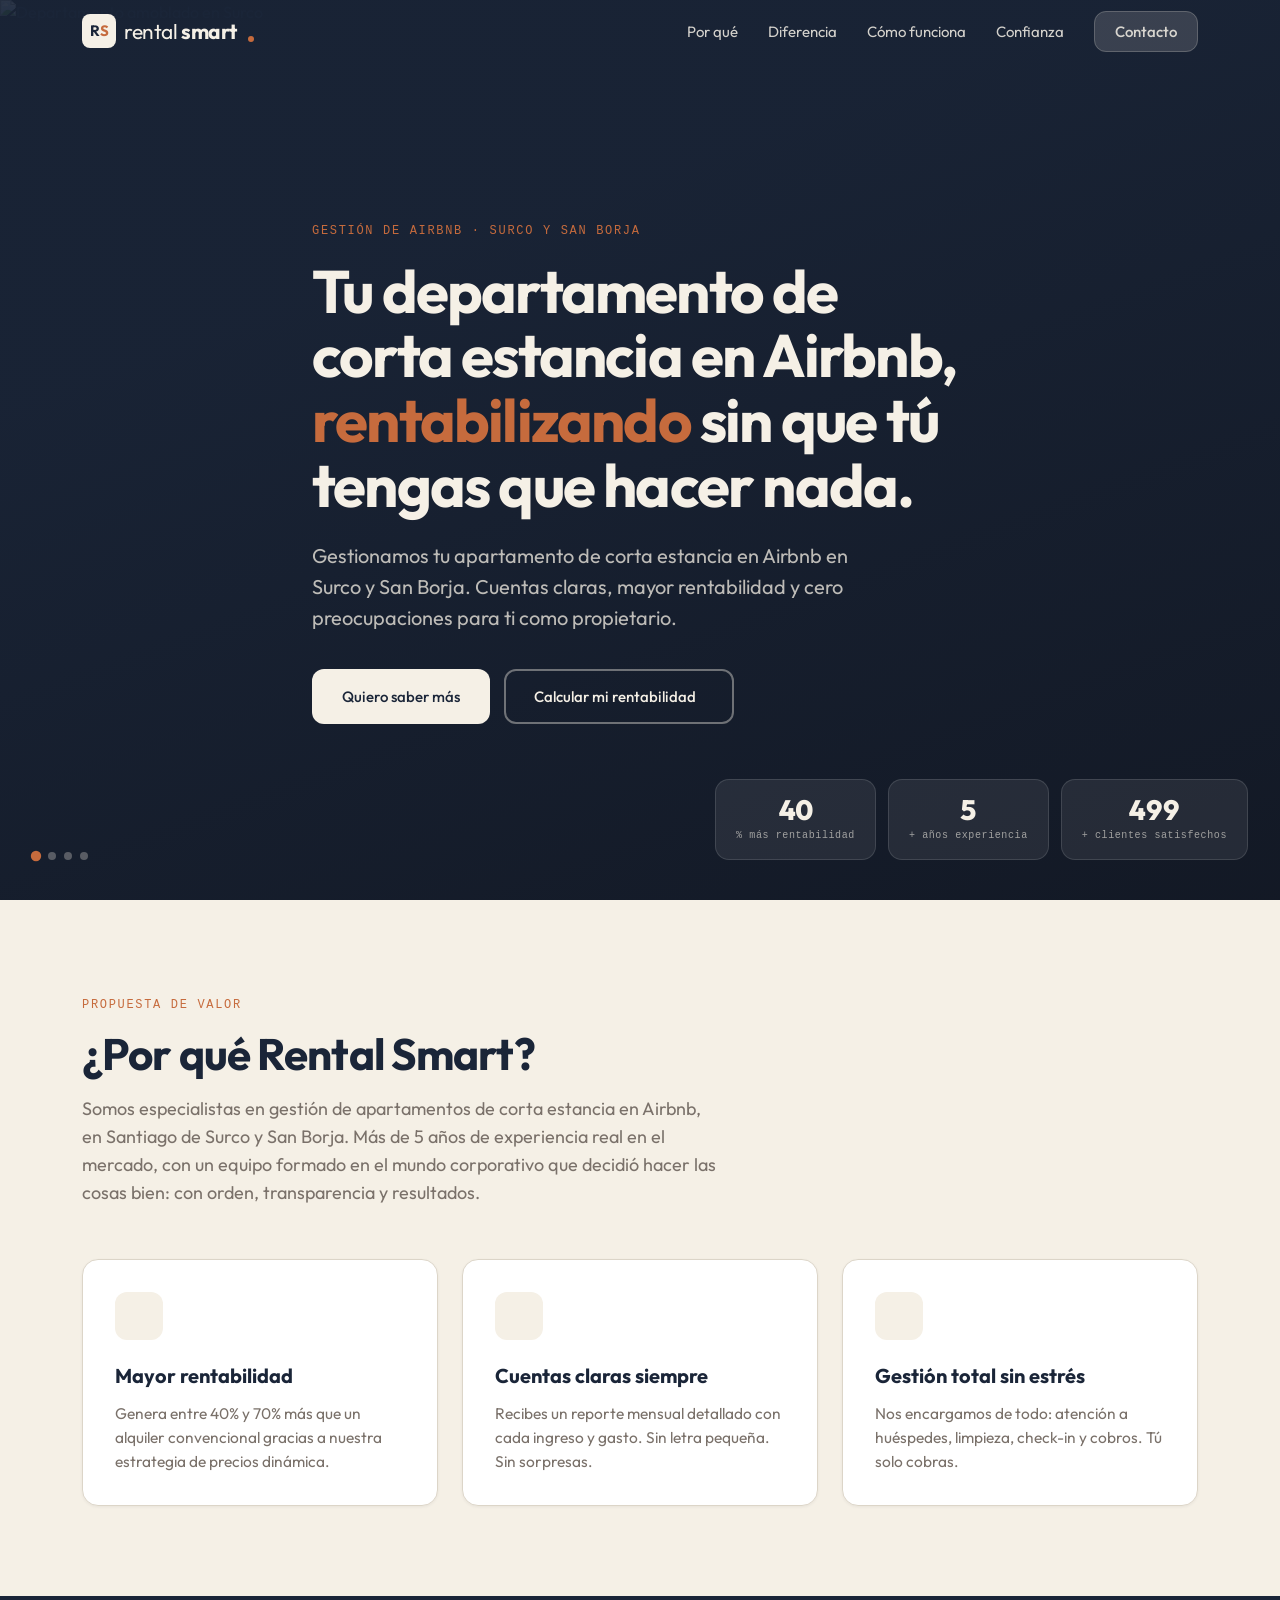
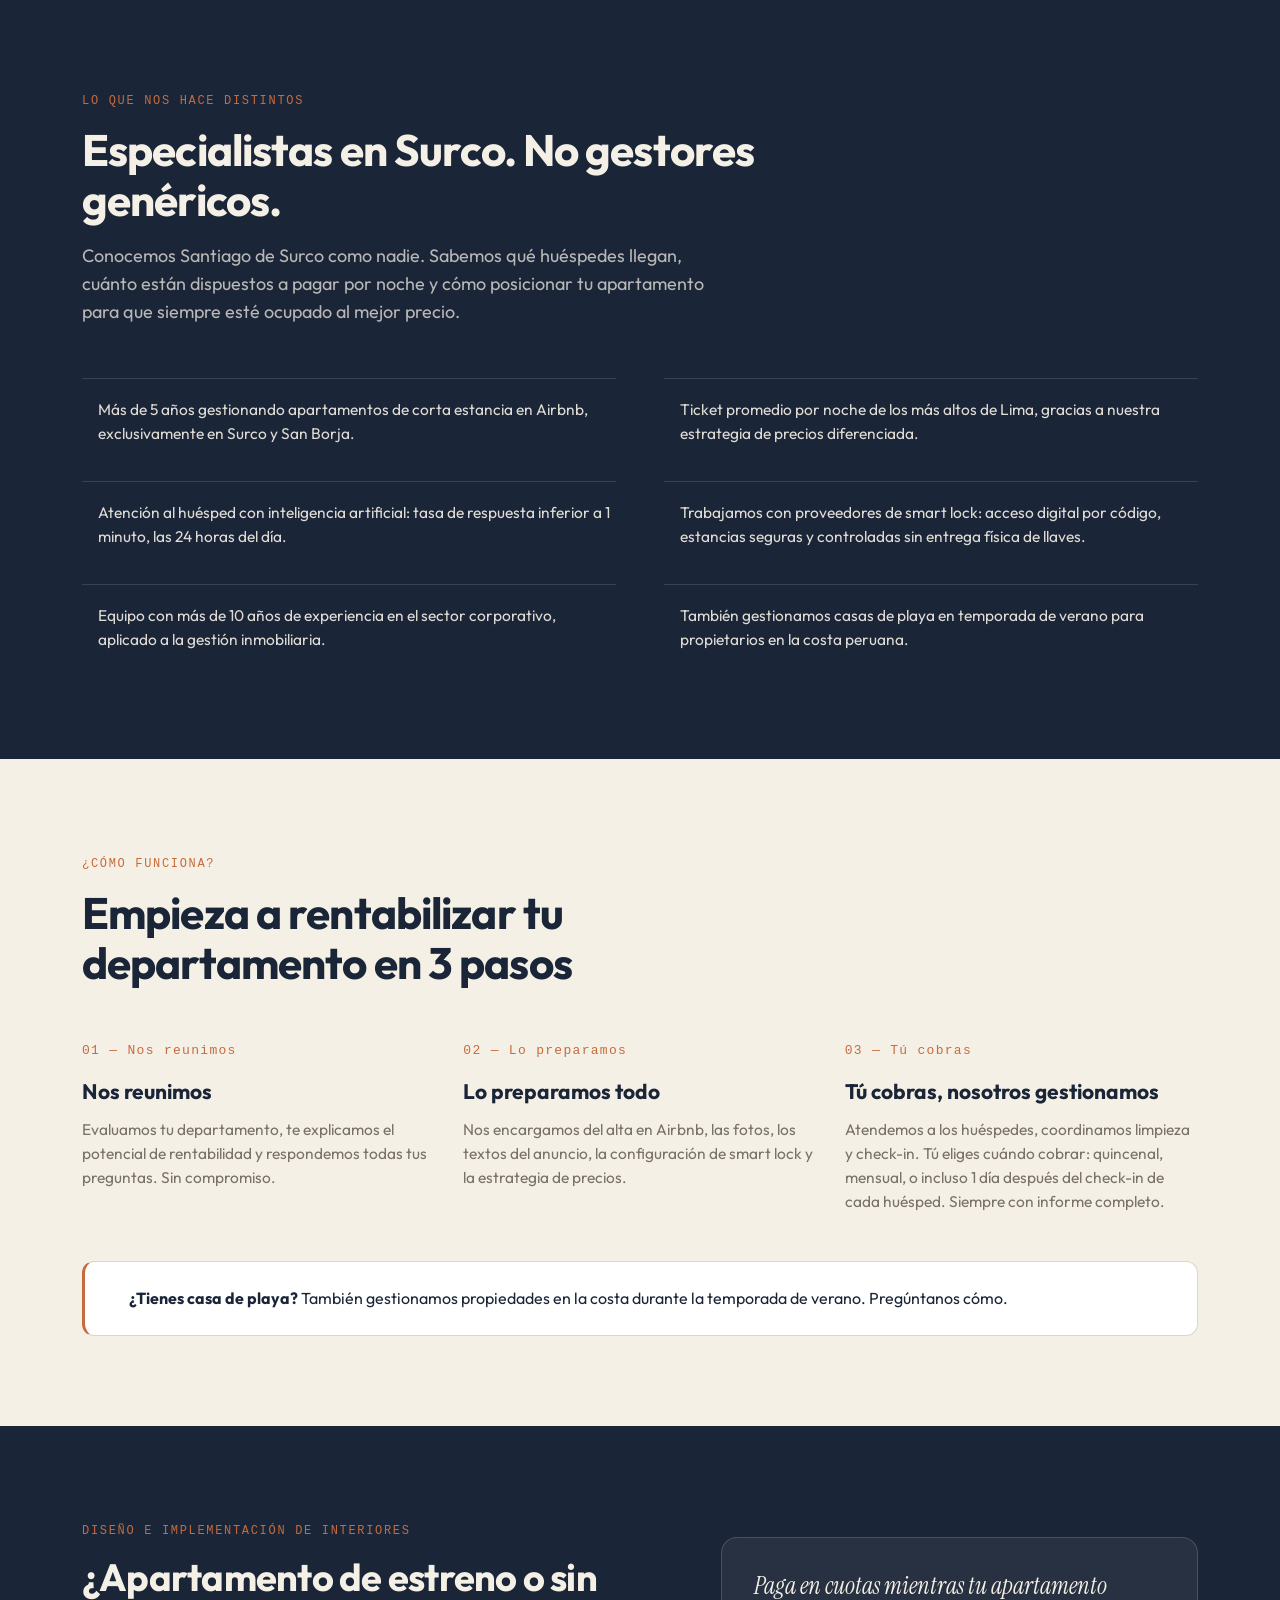
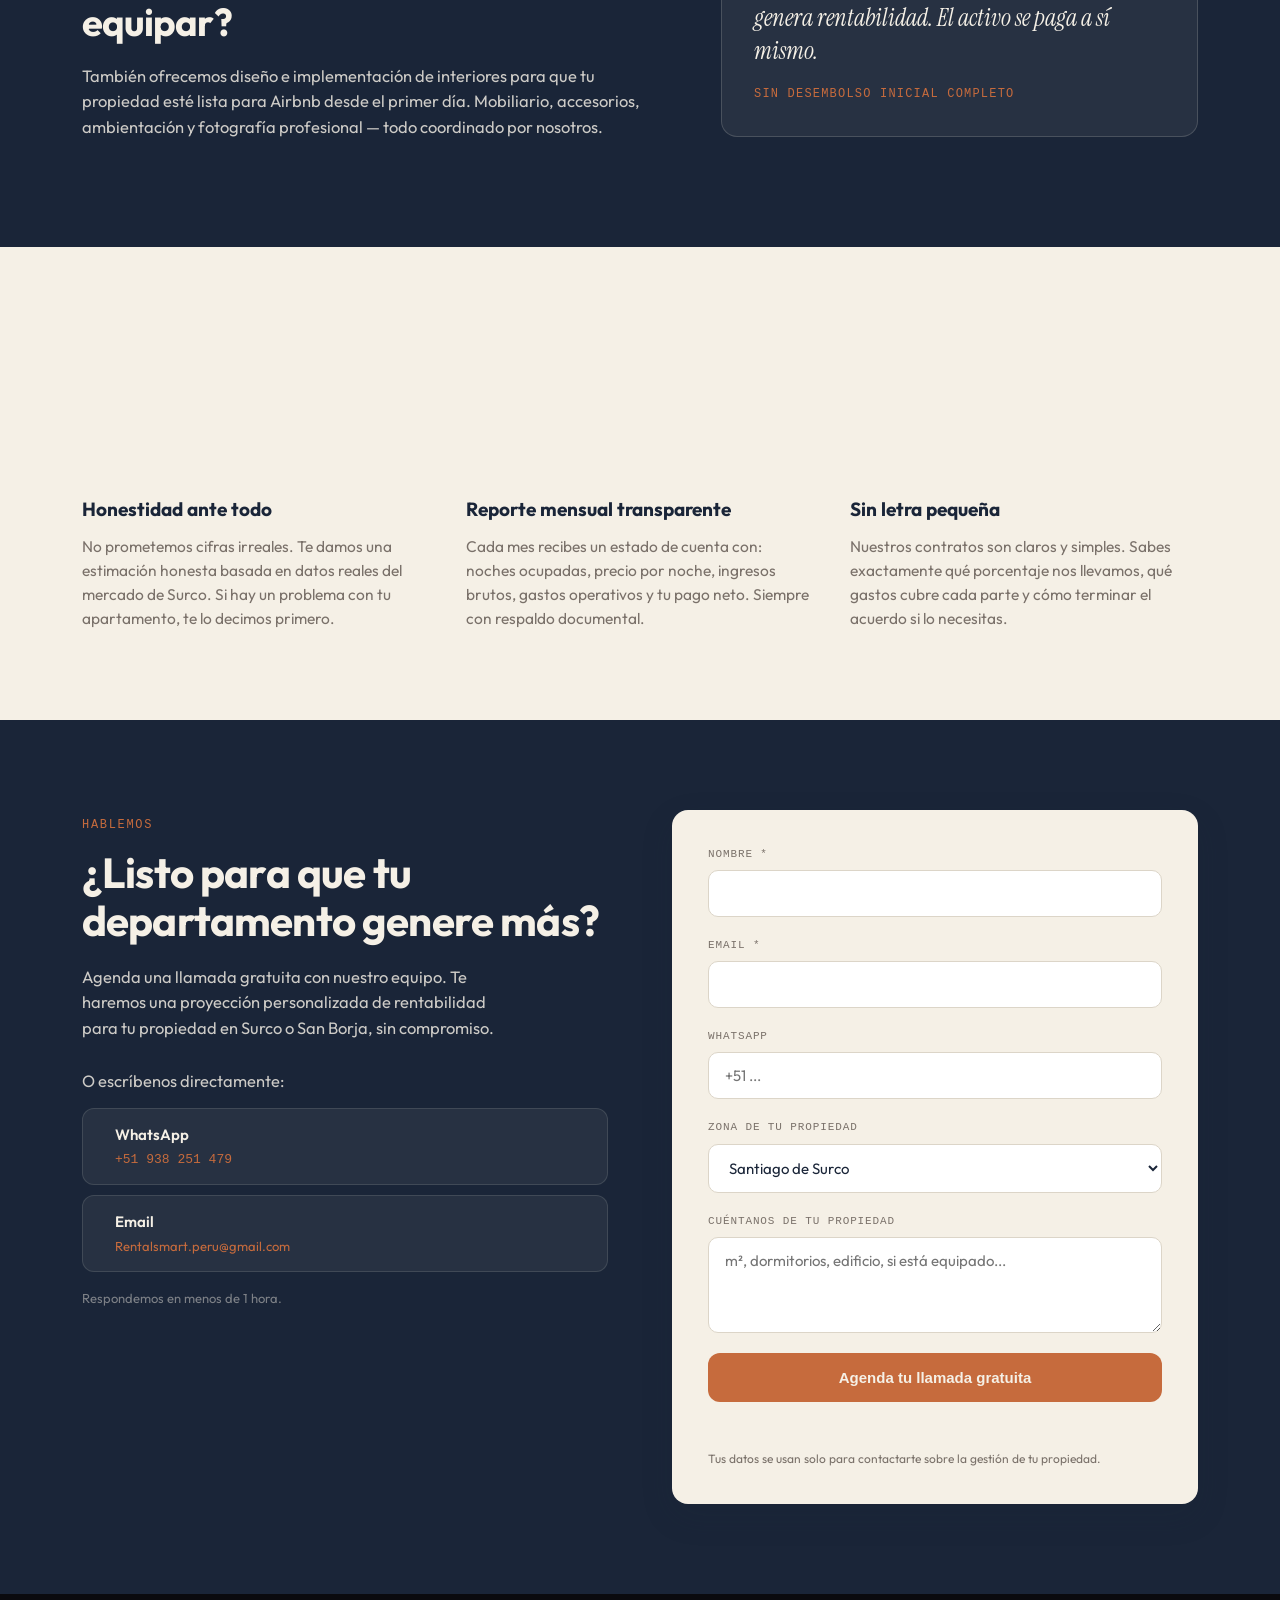
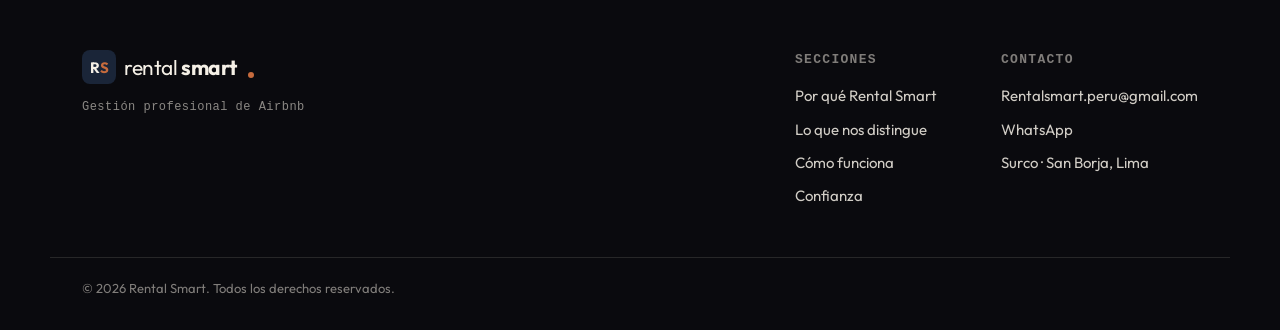
==== index.html @ 7c1d329c "Quitar líneas conectoras entre pasos (.step::after) Co-Authored-By: Claude Opus 4.8 <noreply@anthrop" ====
<!DOCTYPE html>
<html lang="es">
<head>
<meta charset="UTF-8" />
<meta name="viewport" content="width=device-width, initial-scale=1.0" />
<title>Rental Smart — gestión de Airbnb en Surco y San Borja</title>
<meta name="description" content="Gestionamos tu apartamento de corta estancia en Airbnb en Surco y San Borja. Mayor rentabilidad, cuentas claras y cero preocupaciones para el propietario." />

<!-- Open Graph -->
<meta property="og:title" content="Rental Smart — Gestión profesional de Airbnb" />
<meta property="og:description" content="Tu departamento en Airbnb, rentabilizando sin que tengas que hacer nada. Surco y San Borja." />
<meta property="og:type" content="website" />
<meta property="og:image" content="/assets/og-image.png" />
<meta property="og:locale" content="es_PE" />

<!-- Favicons -->
<link rel="icon" type="image/png" sizes="32x32" href="/assets/favicon-32.png" />
<link rel="icon" type="image/png" sizes="64x64" href="/assets/favicon-64.png" />
<link rel="apple-touch-icon" href="/assets/favicon-192.png" />

<!-- Fonts: Outfit + Instrument Serif (Google) · Geist Mono (CDN) -->
<link rel="preconnect" href="https://fonts.googleapis.com" />
<link rel="preconnect" href="https://fonts.gstatic.com" crossorigin />
<link href="https://fonts.googleapis.com/css2?family=Outfit:wght@400;500;600;700&family=Instrument+Serif:ital@0;1&display=swap" rel="stylesheet" />
<link href="https://cdn.jsdelivr.net/npm/geist-font@1.3.1/dist/geist-mono.css" rel="stylesheet" />
<!-- Iconos: Phosphor -->
<script src="https://unpkg.com/@phosphor-icons/web@2.1.1"></script>

<style>
  :root {
    --midnight: #1A2538;
    --terracotta: #C66B3D;
    --cream: #F5F0E6;
    --near-black: #0A0A0E;
    --warm-gray: #7A716A;
    --border: #DCD5C8;
    --shadow-sm: 0 1px 3px rgba(26,37,56,0.06);
    --shadow-md: 0 4px 12px rgba(26,37,56,0.10);
    --shadow-lg: 0 12px 32px rgba(26,37,56,0.15);
    --ease-out: cubic-bezier(0.23, 1, 0.32, 1);
    --ease-in-out: cubic-bezier(0.77, 0, 0.175, 1);
  }

  * { margin: 0; padding: 0; box-sizing: border-box; }
  html { scroll-behavior: smooth; }
  body {
    font-family: 'Outfit', system-ui, -apple-system, sans-serif;
    font-weight: 400;
    background: var(--cream);
    color: var(--midnight);
    line-height: 1.55;
    -webkit-font-smoothing: antialiased;
  }
  .mono { font-family: 'Geist Mono', ui-monospace, monospace; }
  .serif { font-family: 'Instrument Serif', Georgia, serif; font-style: italic; }

  .container { max-width: 1180px; margin: 0 auto; padding: 0 32px; }
  .eyebrow {
    font-family: 'Geist Mono', ui-monospace, monospace;
    font-size: 12px; letter-spacing: 0.14em; text-transform: uppercase;
    color: var(--terracotta);
  }
  .section-title { font-size: clamp(28px, 4vw, 44px); font-weight: 700; line-height: 1.15; letter-spacing: -0.02em; }
  .lead { font-size: 18px; color: var(--warm-gray); max-width: 640px; }

  /* ====== Scroll reveal ====== */
  .reveal {
    opacity: 0;
    transform: translateY(24px);
    transition: opacity 0.6s var(--ease-out), transform 0.6s var(--ease-out);
  }
  .reveal.visible {
    opacity: 1;
    transform: translateY(0);
  }
  .reveal-child {
    opacity: 0;
    transform: translateY(20px);
    transition: opacity 0.5s var(--ease-out), transform 0.5s var(--ease-out);
  }
  .reveal-child.visible {
    opacity: 1;
    transform: translateY(0);
  }

  /* ====== Buttons ====== */
  .btn {
    display: inline-flex; align-items: center; gap: 8px; font-size: 15px; font-weight: 500;
    text-decoration: none; cursor: pointer; border: none;
    transition: transform 160ms var(--ease-out), box-shadow 200ms var(--ease-out), background 200ms var(--ease-out), color 200ms var(--ease-out);
  }
  .btn:active { transform: scale(0.97); }
  .btn-primary { background: var(--cream); color: var(--midnight); padding: 15px 30px; border-radius: 12px; }
  .btn-primary:hover { background: #fff; transform: translateY(-1px); box-shadow: var(--shadow-md); }
  .btn-primary:active { transform: scale(0.97); box-shadow: none; }
  .btn-secondary { background: transparent; color: var(--cream); padding: 14px 28px; border-radius: 12px;
    border: 2px solid rgba(245,240,230,0.4); }
  .btn-secondary:hover { background: rgba(245,240,230,0.12); border-color: rgba(245,240,230,0.7); }
  .btn-secondary:active { transform: scale(0.97); }
  .btn-accent { background: var(--terracotta); color: var(--cream); padding: 16px 34px; border-radius: 12px; font-weight: 600; }
  .btn-accent:hover { filter: brightness(1.08); transform: translateY(-1px); box-shadow: var(--shadow-md); }
  .btn-accent:active { transform: scale(0.97); filter: brightness(0.95); box-shadow: none; }
  .btn-dark { background: var(--midnight); color: var(--cream); padding: 15px 30px; border-radius: 12px; }
  .btn-dark:hover { background: var(--near-black); transform: translateY(-1px); box-shadow: var(--shadow-md); }
  .btn-dark:active { transform: scale(0.97); box-shadow: none; }
  .btn-outline { background: transparent; color: var(--midnight); padding: 14px 28px; border-radius: 12px;
    border: 2px solid var(--midnight); }
  .btn-outline:hover { background: var(--midnight); color: var(--cream); }
  .btn-outline:active { transform: scale(0.97); }

  /* ====== NAV ====== */
  nav {
    position: fixed; top: 0; left: 0; right: 0; z-index: 50;
    background: rgba(245,240,230,0.0);
    backdrop-filter: blur(0px);
    border-bottom: 1px solid transparent;
    transition: background 0.4s var(--ease-out), backdrop-filter 0.4s var(--ease-out), border-color 0.4s var(--ease-out);
  }
  nav.scrolled {
    background: rgba(245,240,230,0.88);
    backdrop-filter: blur(12px);
    border-bottom-color: var(--border);
  }
  .nav-inner { display: flex; align-items: center; justify-content: space-between;
    padding: 14px 32px; max-width: 1180px; margin: 0 auto; }
  .logo { display: inline-flex; align-items: center; gap: 8px; font-size: 21px;
    letter-spacing: -0.02em; text-decoration: none; color: var(--cream); white-space: nowrap;
    transition: color 0.4s var(--ease-out); }
  nav.scrolled .logo { color: var(--midnight); }
  .logo-icon { width: 34px; height: 34px; border-radius: 8px; background: var(--cream);
    color: var(--midnight); display: inline-flex; align-items: center; justify-content: center;
    font-weight: 700; font-size: 15px; flex-shrink: 0;
    transition: background 0.4s var(--ease-out), color 0.4s var(--ease-out); }
  nav.scrolled .logo-icon { background: var(--midnight); color: var(--cream); }
  .logo-icon span { color: var(--terracotta); }
  .logo-text b { font-weight: 700; }
  .logo-dot { width: 6px; height: 6px; border-radius: 50%; background: var(--terracotta);
    margin-left: 3px; align-self: flex-end; margin-bottom: 6px; flex-shrink: 0; }
  .nav-links { display: flex; gap: 30px; align-items: center; list-style: none; }
  .nav-links a { color: rgba(245,240,230,0.85); text-decoration: none; font-size: 15px;
    transition: color 0.3s var(--ease-out); }
  nav.scrolled .nav-links a { color: var(--midnight); }
  .nav-links a:hover { color: var(--terracotta); }
  .nav-cta { background: rgba(245,240,230,0.15); color: var(--cream); padding: 10px 20px;
    border-radius: 12px; font-size: 14px; font-weight: 500; text-decoration: none;
    border: 1px solid rgba(245,240,230,0.2);
    transition: all 0.3s var(--ease-out); }
  nav.scrolled .nav-cta { background: var(--terracotta); color: var(--cream); border-color: var(--terracotta); }
  .nav-cta:hover { background: rgba(245,240,230,0.25); }
  nav.scrolled .nav-cta:hover { background: var(--terracotta); filter: brightness(1.08); }
  .nav-toggle { display: none; background: none; border: none; font-size: 26px; color: var(--cream); cursor: pointer;
    transition: color 0.4s var(--ease-out); }
  nav.scrolled .nav-toggle { color: var(--midnight); }

  /* ====== HERO — Full Bleed ====== */
  .hero {
    position: relative; min-height: 100vh; display: flex; align-items: center;
    overflow: hidden; background: var(--near-black);
  }
  .hero-slides {
    position: absolute; inset: 0; z-index: 0;
  }
  .hero-slide {
    position: absolute; inset: 0;
    opacity: 0;
    transition: opacity 1.2s var(--ease-in-out);
  }
  .hero-slide.active { opacity: 1; }
  .hero-slide img {
    width: 100%; height: 100%; object-fit: cover;
    transform: scale(1.05);
    transition: transform 8s linear;
  }
  .hero-slide.active img { transform: scale(1); }
  .hero-overlay {
    position: absolute; inset: 0; z-index: 1;
    background: linear-gradient(160deg, rgba(26,37,56,0.92) 30%, rgba(26,37,56,0.55) 100%);
  }
  .hero-inner {
    position: relative; z-index: 2; max-width: 720px;
    padding-top: 120px; padding-bottom: 80px;
  }
  .hero .eyebrow {
    opacity: 0; transform: translateY(16px);
    animation: heroReveal 0.7s var(--ease-out) 0.3s forwards;
  }
  .hero h1 {
    font-size: clamp(36px, 6vw, 60px); font-weight: 700; line-height: 1.08;
    letter-spacing: -0.03em; margin: 18px 0 22px; color: var(--cream);
    opacity: 0; transform: translateY(24px);
    animation: heroReveal 0.8s var(--ease-out) 0.5s forwards;
  }
  .hero h1 .accent { color: var(--terracotta); }
  .hero p {
    font-size: clamp(17px, 2.2vw, 20px); color: rgba(245,240,230,0.75); max-width: 560px; margin-bottom: 36px;
    opacity: 0; transform: translateY(20px);
    animation: heroReveal 0.7s var(--ease-out) 0.7s forwards;
  }
  .hero-actions {
    display: flex; gap: 14px; flex-wrap: wrap;
    opacity: 0; transform: translateY(20px);
    animation: heroReveal 0.7s var(--ease-out) 0.9s forwards;
  }
  @keyframes heroReveal {
    to { opacity: 1; transform: translateY(0); }
  }

  /* Hero stats */
  .hero-stats {
    position: absolute; bottom: 40px; right: 32px; z-index: 2;
    display: flex; gap: 12px;
    opacity: 0; transform: translateY(16px);
    animation: heroReveal 0.7s var(--ease-out) 1.2s forwards;
  }
  .hero-stat {
    background: rgba(255,255,255,0.08);
    backdrop-filter: blur(16px);
    border: 1px solid rgba(255,255,255,0.12);
    border-radius: 14px; padding: 16px 20px;
    color: var(--cream); text-align: center;
    transition: transform 250ms var(--ease-out), background 250ms var(--ease-out);
  }
  .hero-stat:hover {
    transform: translateY(-2px);
    background: rgba(255,255,255,0.14);
  }
  .hero-stat .num {
    font-size: 28px; font-weight: 800; line-height: 1;
    font-variant-numeric: tabular-nums;
  }
  .hero-stat .label {
    font-family: 'Geist Mono', monospace; font-size: 10px;
    letter-spacing: 0.06em; color: rgba(245,240,230,0.6); margin-top: 4px;
  }

  /* Hero slide indicators */
  .hero-dots {
    position: absolute; bottom: 40px; left: 32px; z-index: 2;
    display: flex; gap: 8px; align-items: center;
    opacity: 0; animation: heroReveal 0.7s var(--ease-out) 1.4s forwards;
  }
  .hero-dot {
    width: 8px; height: 8px; border-radius: 50%;
    background: rgba(245,240,230,0.3);
    transition: background 0.4s var(--ease-out), transform 0.3s var(--ease-out);
    cursor: pointer;
  }
  .hero-dot.active {
    background: var(--terracotta);
    transform: scale(1.3);
  }
  .hero-coords {
    font-family: 'Geist Mono', monospace;
    font-size: 11px; color: rgba(245,240,230,0.4); letter-spacing: 0.08em;
    margin-left: 16px;
  }

  /* ====== SECTIONS base ====== */
  section { scroll-margin-top: 80px; }
  .pad { padding: 90px 0; }
  .section-head { max-width: 680px; margin-bottom: 52px; }
  .section-head .section-title { margin: 14px 0 16px; }

  /* ====== POR QUÉ (3 cards) ====== */
  .why { background: var(--cream); }
  .cards-3 { display: grid; grid-template-columns: repeat(3, 1fr); gap: 24px; }
  .card {
    background: #fff; border: 1px solid var(--border); border-radius: 16px; padding: 32px;
    box-shadow: var(--shadow-sm);
    transition: transform 350ms var(--ease-out), box-shadow 350ms var(--ease-out);
    transform-style: preserve-3d;
    will-change: transform;
  }
  .card-icon {
    width: 48px; height: 48px; border-radius: 12px; background: var(--cream);
    display: flex; align-items: center; justify-content: center; font-size: 26px; color: var(--midnight);
    margin-bottom: 20px;
    transition: transform 300ms var(--ease-out), background 300ms var(--ease-out);
  }
  .card:hover .card-icon {
    background: var(--midnight);
    color: var(--cream);
    transform: scale(1.08);
  }
  .card h3 { font-size: 20px; font-weight: 700; margin-bottom: 10px; }
  .card p { color: var(--warm-gray); font-size: 15.5px; }

  /* ====== DISTINTOS ====== */
  .distinct { background: var(--midnight); color: var(--cream); }
  .distinct .eyebrow { color: var(--terracotta); }
  .distinct .section-title { color: var(--cream); }
  .distinct .lead { color: rgba(245,240,230,0.72); }
  .distinct-grid { display: grid; grid-template-columns: 1fr 1fr; gap: 18px 48px; margin-top: 8px; }
  .distinct-item {
    display: flex; gap: 16px; padding: 18px 0; border-top: 1px solid rgba(245,240,230,0.14);
    transition: transform 300ms var(--ease-out);
  }
  .distinct-item:hover { transform: translateX(6px); }
  .distinct-item i { color: var(--terracotta); font-size: 22px; flex-shrink: 0; margin-top: 2px; }
  .distinct-item p { font-size: 15.5px; color: rgba(245,240,230,0.9); }

  /* ====== CÓMO FUNCIONA ====== */
  .how { background: var(--cream); }
  .steps { display: grid; grid-template-columns: repeat(3, 1fr); gap: 28px; }
  .step { position: relative; }
  .step-num {
    font-family: 'Geist Mono', monospace; font-size: 13px; letter-spacing: 0.1em;
    color: var(--terracotta); margin-bottom: 14px;
  }
  .step h3 { font-size: 21px; font-weight: 700; margin-bottom: 10px; }
  .step p { color: var(--warm-gray); font-size: 15.5px; }
  .beach-note {
    margin-top: 48px; background: #fff; border: 1px solid var(--border); border-left: 3px solid var(--terracotta);
    border-radius: 12px; padding: 24px 28px; display: flex; align-items: center; gap: 16px;
    transition: transform 300ms var(--ease-out), box-shadow 300ms var(--ease-out);
  }
  .beach-note:hover { transform: translateY(-2px); box-shadow: var(--shadow-md); }
  .beach-note i { font-size: 28px; color: var(--terracotta); }
  .beach-note b { font-weight: 700; }

  /* ====== DISEÑO INTERIORES ====== */
  .interiors { background: var(--midnight); color: var(--cream); }
  .interiors-inner { display: grid; grid-template-columns: 1.1fr 0.9fr; gap: 56px; align-items: center; }
  .interiors .eyebrow { color: var(--terracotta); }
  .interiors h2 { font-size: clamp(26px, 3.5vw, 38px); font-weight: 700; line-height: 1.18; letter-spacing: -0.02em; margin: 14px 0 18px; }
  .interiors p { color: rgba(245,240,230,0.82); font-size: 16.5px; margin-bottom: 18px; }
  .interiors-quote {
    background: rgba(245,240,230,0.06); border: 1px solid rgba(245,240,230,0.16);
    border-radius: 16px; padding: 32px;
    transition: transform 400ms var(--ease-out), border-color 400ms var(--ease-out);
  }
  .interiors-quote:hover {
    transform: translateY(-3px);
    border-color: rgba(198,107,61,0.4);
  }
  .interiors-quote .serif { font-size: 24px; line-height: 1.35; color: var(--cream); }
  .interiors-quote .qlabel { font-family: 'Geist Mono', monospace; font-size: 12px; letter-spacing: 0.1em;
    color: var(--terracotta); margin-top: 18px; display: block; }

  /* ====== CONFIANZA ====== */
  .trust { background: var(--cream); }
  .trust-grid { display: grid; grid-template-columns: repeat(3, 1fr); gap: 36px; }
  .trust-item { transition: transform 300ms var(--ease-out); }
  .trust-item:hover { transform: translateY(-3px); }
  .trust-item i { font-size: 30px; color: var(--midnight); margin-bottom: 16px; display: block;
    transition: color 300ms var(--ease-out); }
  .trust-item:hover i { color: var(--terracotta); }
  .trust-item h3 { font-size: 19px; font-weight: 700; margin-bottom: 10px; }
  .trust-item p { color: var(--warm-gray); font-size: 15.5px; }

  /* ====== CONTACTO ====== */
  .contact { background: var(--midnight); color: var(--cream); }
  .contact-inner { display: grid; grid-template-columns: 1fr 1fr; gap: 64px; align-items: start; }
  .contact .eyebrow { color: var(--terracotta); }
  .contact h2 { font-size: clamp(28px, 4vw, 42px); font-weight: 700; line-height: 1.15; letter-spacing: -0.02em; margin: 14px 0 18px; color: var(--cream); }
  .contact-copy p { color: rgba(245,240,230,0.82); font-size: 16.5px; margin-bottom: 28px; max-width: 440px; }
  .contact-alt { font-size: 15px; color: rgba(245,240,230,0.7); }
  .contact-alt a { color: var(--terracotta); text-decoration: none;
    transition: color 200ms var(--ease-out); }
  .contact-alt a:hover { text-decoration: underline; }
  .contact-channels { display: flex; flex-direction: column; gap: 10px; margin-top: 4px; }
  .contact-channel {
    display: flex; align-items: center; gap: 14px;
    background: rgba(245,240,230,0.06); border: 1px solid rgba(245,240,230,0.12);
    border-radius: 12px; padding: 14px 18px;
    color: rgba(245,240,230,0.9); text-decoration: none;
    transition: background 250ms var(--ease-out), border-color 250ms var(--ease-out), transform 250ms var(--ease-out);
  }
  .contact-channel:hover {
    background: rgba(245,240,230,0.1); border-color: rgba(198,107,61,0.4);
    text-decoration: none; transform: translateX(4px);
  }
  .contact-channel i { font-size: 24px; color: var(--terracotta); flex-shrink: 0; }
  .contact-channel strong { color: var(--cream); font-weight: 600; }

  .contact-form {
    background: var(--cream); border-radius: 16px; padding: 36px; box-shadow: var(--shadow-lg);
    transform: translateY(0);
    transition: transform 400ms var(--ease-out), box-shadow 400ms var(--ease-out);
  }
  .contact-form:hover {
    transform: translateY(-3px);
    box-shadow: 0 16px 40px rgba(26,37,56,0.2);
  }
  .form-field { position: relative; display: flex; flex-direction: column; gap: 7px; margin-bottom: 20px; }
  .form-field label {
    font-family: 'Geist Mono', monospace; font-size: 11px; letter-spacing: 0.08em;
    text-transform: uppercase; color: var(--warm-gray);
    transition: color 250ms var(--ease-out);
  }
  .form-field:focus-within label { color: var(--terracotta); }
  .form-field input, .form-field select, .form-field textarea {
    font-family: 'Outfit', sans-serif; font-size: 15px; color: var(--midnight); background: #fff;
    border: 1.5px solid var(--border); border-radius: 10px; padding: 13px 16px; width: 100%;
    transition: border-color 250ms var(--ease-out), box-shadow 250ms var(--ease-out), transform 200ms var(--ease-out);
  }
  .form-field input:focus, .form-field select:focus, .form-field textarea:focus {
    outline: none; border-color: var(--terracotta);
    box-shadow: 0 0 0 3px rgba(198,107,61,0.12);
    transform: translateY(-1px);
  }
  .form-field textarea { min-height: 96px; resize: vertical; }
  .hp { position: absolute; left: -9999px; opacity: 0; height: 0; width: 0; }
  .form-msg { font-size: 14px; margin-top: 14px; min-height: 20px; }
  .form-msg.ok { color: #2e7d32; }
  .form-msg.err { color: #c0392b; }
  .form-note { font-size: 12px; color: var(--warm-gray); margin-top: 14px; }

  /* ====== FOOTER ====== */
  footer { background: var(--near-black); color: var(--cream); padding: 56px 0 32px; }
  .footer-inner { display: flex; justify-content: space-between; gap: 40px; flex-wrap: wrap; }
  .footer-brand { max-width: 280px; }
  .footer-brand .logo { color: var(--cream); }
  .footer-brand .logo-icon { background: var(--midnight); color: var(--cream); }
  .footer-brand .logo-text { color: var(--cream); }
  .footer-tag { font-family: 'Geist Mono', monospace; font-size: 12px; color: rgba(245,240,230,0.55);
    margin-top: 14px; letter-spacing: 0.04em; }
  .footer-cols { display: flex; gap: 64px; flex-wrap: wrap; }
  .footer-col h4 { font-size: 13px; font-family: 'Geist Mono', monospace; letter-spacing: 0.1em;
    text-transform: uppercase; color: rgba(245,240,230,0.5); margin-bottom: 14px; }
  .footer-col a, .footer-col span { display: block; color: rgba(245,240,230,0.85); text-decoration: none;
    font-size: 15px; margin-bottom: 10px; transition: color 200ms var(--ease-out); }
  .footer-col a:hover { color: var(--terracotta); }
  .footer-bottom { border-top: 1px solid rgba(245,240,230,0.12); margin-top: 40px; padding-top: 20px;
    display: flex; justify-content: space-between; flex-wrap: wrap; gap: 10px;
    font-size: 13px; color: rgba(245,240,230,0.5); }

  /* ====== RESPONSIVE ====== */
  @media (max-width: 900px) {
    .cards-3, .steps, .trust-grid, .distinct-grid { grid-template-columns: 1fr; }
    .interiors-inner, .contact-inner { grid-template-columns: 1fr; gap: 36px; }
    .nav-links { display: none; }
    .nav-toggle { display: block; }
    .nav-links.open {
      display: flex; position: absolute; top: 62px; right: 16px; left: 16px;
      flex-direction: column; gap: 18px; background: var(--cream); border: 1px solid var(--border);
      border-radius: 12px; padding: 22px; box-shadow: var(--shadow-md);
    }
    .nav-links.open a { color: var(--midnight) !important; }
    .pad { padding: 64px 0; }
    .hero { min-height: 100svh; }
    .hero-inner { padding-top: 100px; padding-bottom: 60px; }
    .hero-stats { position: relative; bottom: auto; right: auto; margin-top: 36px;
      animation-delay: 1.1s; }
    .hero-dots { display: none; }
    .hero-coords { display: none; }
  }

  /* ====== REDUCED MOTION ====== */
  @media (prefers-reduced-motion: reduce) {
    *, *::before, *::after {
      animation-duration: 0.01ms !important;
      animation-iteration-count: 1 !important;
      transition-duration: 0.15s !important;
    }
    .reveal { opacity: 1; transform: none; }
    .reveal-child { opacity: 1; transform: none; }
    .hero .eyebrow, .hero h1, .hero p, .hero-actions, .hero-stats, .hero-dots {
      opacity: 1; transform: none;
    }
    .hero-slide img { transform: none; }
  }

  /* ====== HOVER GATE ====== */
  @media (hover: hover) and (pointer: fine) {
    .card:hover {
      box-shadow: var(--shadow-lg);
    }
    .distinct-item:hover { transform: translateX(6px); }
    .trust-item:hover { transform: translateY(-3px); }
    .trust-item:hover i { color: var(--terracotta); }
    .beach-note:hover { transform: translateY(-2px); box-shadow: var(--shadow-md); }
    .interiors-quote:hover { transform: translateY(-3px); border-color: rgba(198,107,61,0.4); }
    .hero-stat:hover { transform: translateY(-2px); background: rgba(255,255,255,0.14); }
    .contact-form:hover { transform: translateY(-3px); box-shadow: 0 16px 40px rgba(26,37,56,0.2); }
  }
  /* Reset hover transforms for non-hover devices */
  @media not all and (hover: hover) {
    .card:hover, .distinct-item:hover, .trust-item:hover, .beach-note:hover,
    .interiors-quote:hover, .hero-stat:hover, .contact-form:hover {
      transform: none;
    }
  }
</style>
</head>
<body>

<!-- ====== NAV ====== -->
<nav id="mainNav">
  <div class="nav-inner">
    <a href="#top" class="logo" aria-label="Rental Smart inicio">
      <span class="logo-icon">R<span>S</span></span>
      <span class="logo-text">rental <b>smart</b></span>
      <span class="logo-dot"></span>
    </a>
    <ul class="nav-links" id="navLinks">
      <li><a href="#por-que">Por qué</a></li>
      <li><a href="#distintos">Diferencia</a></li>
      <li><a href="#como">Cómo funciona</a></li>
      <li><a href="#confianza">Confianza</a></li>
      <li><a href="#contacto" class="nav-cta">Contacto</a></li>
    </ul>
    <button class="nav-toggle" id="navToggle" aria-label="Menú"><i class="ph ph-list"></i></button>
  </div>
</nav>

<!-- ====== HERO — Full Bleed ====== -->
<header class="hero" id="top">
  <div class="hero-slides" id="heroSlides">
    <div class="hero-slide active">
      <img src="https://images.unsplash.com/photo-1502672260266-1c1ef2d93688?w=1600&h=900&fit=crop&q=80" alt="Departamento amoblado en Surco" loading="eager" />
    </div>
    <div class="hero-slide">
      <img src="https://images.unsplash.com/photo-1560448204-e02f11c3d0e2?w=1600&h=900&fit=crop&q=80" alt="Living de departamento Airbnb" loading="lazy" />
    </div>
    <div class="hero-slide">
      <img src="https://images.unsplash.com/photo-1600596542815-ffad4c1539a9?w=1600&h=900&fit=crop&q=80" alt="Interior moderno de alquiler" loading="lazy" />
    </div>
    <div class="hero-slide">
      <img src="https://images.unsplash.com/photo-1600585154340-be6161a56a0c?w=1600&h=900&fit=crop&q=80" alt="Departamento de corta estancia" loading="lazy" />
    </div>
  </div>
  <div class="hero-overlay"></div>

  <div class="container hero-inner">
    <span class="eyebrow">Gestión de Airbnb · Surco y San Borja</span>
    <h1>Tu departamento de corta estancia en Airbnb, <span class="accent">rentabilizando</span> sin que tú tengas que hacer nada.</h1>
    <p>Gestionamos tu apartamento de corta estancia en Airbnb en Surco y San Borja. Cuentas claras, mayor rentabilidad y cero preocupaciones para ti como propietario.</p>
    <div class="hero-actions">
      <a href="#contacto" class="btn btn-primary">Quiero saber más</a>
      <a href="#contacto" class="btn btn-secondary">Calcular mi rentabilidad <i class="ph ph-arrow-right"></i></a>
    </div>
  </div>

  <div class="hero-stats">
    <div class="hero-stat">
      <div class="num" data-count="40">0</div>
      <div class="label">% más rentabilidad</div>
    </div>
    <div class="hero-stat">
      <div class="num" data-count="5">0</div>
      <div class="label">+ años experiencia</div>
    </div>
    <div class="hero-stat">
      <div class="num" data-count="500">0</div>
      <div class="label">+ clientes satisfechos</div>
    </div>
  </div>

  <div class="hero-dots">
    <span class="hero-dot active" data-slide="0"></span>
    <span class="hero-dot" data-slide="1"></span>
    <span class="hero-dot" data-slide="2"></span>
    <span class="hero-dot" data-slide="3"></span>
  </div>
</header>

<!-- ====== POR QUÉ ====== -->
<section class="why pad" id="por-que">
  <div class="container">
    <div class="section-head reveal">
      <span class="eyebrow">Propuesta de valor</span>
      <h2 class="section-title">¿Por qué Rental Smart?</h2>
      <p class="lead">Somos especialistas en gestión de apartamentos de corta estancia en Airbnb, en Santiago de Surco y San Borja. Más de 5 años de experiencia real en el mercado, con un equipo formado en el mundo corporativo que decidió hacer las cosas bien: con orden, transparencia y resultados.</p>
    </div>
    <div class="cards-3">
      <div class="card reveal-child">
        <div class="card-icon"><i class="ph ph-trend-up"></i></div>
        <h3>Mayor rentabilidad</h3>
        <p>Genera entre 40% y 70% más que un alquiler convencional gracias a nuestra estrategia de precios dinámica.</p>
      </div>
      <div class="card reveal-child">
        <div class="card-icon"><i class="ph ph-receipt"></i></div>
        <h3>Cuentas claras siempre</h3>
        <p>Recibes un reporte mensual detallado con cada ingreso y gasto. Sin letra pequeña. Sin sorpresas.</p>
      </div>
      <div class="card reveal-child">
        <div class="card-icon"><i class="ph ph-shield-check"></i></div>
        <h3>Gestión total sin estrés</h3>
        <p>Nos encargamos de todo: atención a huéspedes, limpieza, check-in y cobros. Tú solo cobras.</p>
      </div>
    </div>
  </div>
</section>

<!-- ====== DISTINTOS ====== -->
<section class="distinct pad" id="distintos">
  <div class="container">
    <div class="section-head reveal">
      <span class="eyebrow">Lo que nos hace distintos</span>
      <h2 class="section-title">Especialistas en Surco. No gestores genéricos.</h2>
      <p class="lead">Conocemos Santiago de Surco como nadie. Sabemos qué huéspedes llegan, cuánto están dispuestos a pagar por noche y cómo posicionar tu apartamento para que siempre esté ocupado al mejor precio.</p>
    </div>
    <div class="distinct-grid">
      <div class="distinct-item reveal-child"><i class="ph ph-map-pin"></i><p>Más de 5 años gestionando apartamentos de corta estancia en Airbnb, exclusivamente en Surco y San Borja.</p></div>
      <div class="distinct-item reveal-child"><i class="ph ph-currency-circle-dollar"></i><p>Ticket promedio por noche de los más altos de Lima, gracias a nuestra estrategia de precios diferenciada.</p></div>
      <div class="distinct-item reveal-child"><i class="ph ph-chat-circle-dots"></i><p>Atención al huésped con inteligencia artificial: tasa de respuesta inferior a 1 minuto, las 24 horas del día.</p></div>
      <div class="distinct-item reveal-child"><i class="ph ph-lock-key"></i><p>Trabajamos con proveedores de smart lock: acceso digital por código, estancias seguras y controladas sin entrega física de llaves.</p></div>
      <div class="distinct-item reveal-child"><i class="ph ph-briefcase"></i><p>Equipo con más de 10 años de experiencia en el sector corporativo, aplicado a la gestión inmobiliaria.</p></div>
      <div class="distinct-item reveal-child"><i class="ph ph-umbrella"></i><p>También gestionamos casas de playa en temporada de verano para propietarios en la costa peruana.</p></div>
    </div>
  </div>
</section>

<!-- ====== CÓMO FUNCIONA ====== -->
<section class="how pad" id="como">
  <div class="container">
    <div class="section-head reveal">
      <span class="eyebrow">¿Cómo funciona?</span>
      <h2 class="section-title">Empieza a rentabilizar tu departamento en 3 pasos</h2>
    </div>
    <div class="steps">
      <div class="step reveal-child">
        <div class="step-num">01 — Nos reunimos</div>
        <h3>Nos reunimos</h3>
        <p>Evaluamos tu departamento, te explicamos el potencial de rentabilidad y respondemos todas tus preguntas. Sin compromiso.</p>
      </div>
      <div class="step reveal-child">
        <div class="step-num">02 — Lo preparamos</div>
        <h3>Lo preparamos todo</h3>
        <p>Nos encargamos del alta en Airbnb, las fotos, los textos del anuncio, la configuración de smart lock y la estrategia de precios.</p>
      </div>
      <div class="step reveal-child">
        <div class="step-num">03 — Tú cobras</div>
        <h3>Tú cobras, nosotros gestionamos</h3>
        <p>Atendemos a los huéspedes, coordinamos limpieza y check-in. Tú eliges cuándo cobrar: quincenal, mensual, o incluso 1 día después del check-in de cada huésped. Siempre con informe completo.</p>
      </div>
    </div>
    <div class="beach-note reveal">
      <i class="ph ph-umbrella"></i>
      <div><b>¿Tienes casa de playa?</b> También gestionamos propiedades en la costa durante la temporada de verano. Pregúntanos cómo.</div>
    </div>
  </div>
</section>

<!-- ====== DISEÑO INTERIORES ====== -->
<section class="interiors pad" id="interiores">
  <div class="container">
    <div class="interiors-inner">
      <div class="reveal">
        <span class="eyebrow">Diseño e implementación de interiores</span>
        <h2>¿Apartamento de estreno o sin equipar?</h2>
        <p>También ofrecemos diseño e implementación de interiores para que tu propiedad esté lista para Airbnb desde el primer día. Mobiliario, accesorios, ambientación y fotografía profesional — todo coordinado por nosotros.</p>
      </div>
      <div class="interiors-quote reveal">
        <span class="serif">Paga en cuotas mientras tu apartamento genera rentabilidad. El activo se paga a sí mismo.</span>
        <span class="qlabel">SIN DESEMBOLSO INICIAL COMPLETO</span>
      </div>
    </div>
  </div>
</section>

<!-- ====== CONFIANZA ====== -->
<section class="trust pad" id="confianza">
  <div class="container">
    <div class="section-head reveal">
      <span class="eyebrow">Confianza y transparencia</span>
      <h2 class="section-title">Nuestro compromiso contigo</h2>
    </div>
    <div class="trust-grid">
      <div class="trust-item reveal-child">
        <i class="ph ph-handshake"></i>
        <h3>Honestidad ante todo</h3>
        <p>No prometemos cifras irreales. Te damos una estimación honesta basada en datos reales del mercado de Surco. Si hay un problema con tu apartamento, te lo decimos primero.</p>
      </div>
      <div class="trust-item reveal-child">
        <i class="ph ph-file-text"></i>
        <h3>Reporte mensual transparente</h3>
        <p>Cada mes recibes un estado de cuenta con: noches ocupadas, precio por noche, ingresos brutos, gastos operativos y tu pago neto. Siempre con respaldo documental.</p>
      </div>
      <div class="trust-item reveal-child">
        <i class="ph ph-seal-check"></i>
        <h3>Sin letra pequeña</h3>
        <p>Nuestros contratos son claros y simples. Sabes exactamente qué porcentaje nos llevamos, qué gastos cubre cada parte y cómo terminar el acuerdo si lo necesitas.</p>
      </div>
    </div>
  </div>
</section>

<!-- ====== CONTACTO ====== -->
<section class="contact pad" id="contacto">
  <div class="container">
    <div class="contact-inner">
      <div class="contact-copy reveal">
        <span class="eyebrow">Hablemos</span>
        <h2>¿Listo para que tu departamento genere más?</h2>
        <p>Agenda una llamada gratuita con nuestro equipo. Te haremos una proyección personalizada de rentabilidad para tu propiedad en Surco o San Borja, sin compromiso.</p>
        <div class="contact-alt">
          <p style="margin-bottom:14px;">O escríbenos directamente:</p>
          <div class="contact-channels">
            <a href="https://wa.me/51938251479?text=Hola%20Rental%20Smart%2C%20quiero%20info" id="waLink" class="contact-channel">
              <i class="ph ph-whatsapp-logo"></i>
              <span><strong>WhatsApp</strong><br/><span class="mono" style="font-size:13px;">+51 938 251 479</span></span>
            </a>
            <a href="mailto:Rentalsmart.peru@gmail.com" class="contact-channel">
              <i class="ph ph-envelope-simple"></i>
              <span><strong>Email</strong><br/><span style="font-size:13px;">Rentalsmart.peru@gmail.com</span></span>
            </a>
          </div>
          <p style="opacity:.55; font-size:13px; margin-top:16px;"><i class="ph ph-clock"></i> Respondemos en menos de 1 hora.</p>
        </div>
      </div>

      <form class="contact-form reveal" id="leadForm" novalidate>
        <div class="form-field">
          <label for="nombre">Nombre *</label>
          <input type="text" id="nombre" name="nombre" required autocomplete="name" />
        </div>
        <div class="form-field">
          <label for="email">Email *</label>
          <input type="email" id="email" name="email" required autocomplete="email" />
        </div>
        <div class="form-field">
          <label for="whatsapp">WhatsApp</label>
          <input type="tel" id="whatsapp" name="whatsapp" placeholder="+51 ..." autocomplete="tel" />
        </div>
        <div class="form-field">
          <label for="zona">Zona de tu propiedad</label>
          <select id="zona" name="zona">
            <option value="Surco">Santiago de Surco</option>
            <option value="San Borja">San Borja</option>
            <option value="Casa de playa">Casa de playa</option>
            <option value="Otra">Otra</option>
          </select>
        </div>
        <div class="form-field">
          <label for="mensaje">Cuéntanos de tu propiedad</label>
          <textarea id="mensaje" name="mensaje" placeholder="m², dormitorios, edificio, si está equipado..."></textarea>
        </div>
        <!-- honeypot anti-bot -->
        <input type="text" name="company" class="hp" tabindex="-1" autocomplete="off" aria-hidden="true" />
        <button type="submit" class="btn btn-accent" id="submitBtn" style="width:100%; justify-content:center;">Agenda tu llamada gratuita</button>
        <div class="form-msg" id="formMsg" role="status" aria-live="polite"></div>
        <p class="form-note">Tus datos se usan solo para contactarte sobre la gestión de tu propiedad.</p>
      </form>
    </div>
  </div>
</section>

<!-- ====== FOOTER ====== -->
<footer>
  <div class="container footer-inner">
    <div class="footer-brand">
      <a href="#top" class="logo">
        <span class="logo-icon">R<span>S</span></span>
        <span class="logo-text">rental <b>smart</b></span>
        <span class="logo-dot"></span>
      </a>
      <p class="footer-tag">Gestión profesional de Airbnb</p>
    </div>
    <div class="footer-cols">
      <div class="footer-col">
        <h4>Secciones</h4>
        <a href="#por-que">Por qué Rental Smart</a>
        <a href="#distintos">Lo que nos distingue</a>
        <a href="#como">Cómo funciona</a>
        <a href="#confianza">Confianza</a>
      </div>
      <div class="footer-col">
        <h4>Contacto</h4>
        <a href="mailto:Rentalsmart.peru@gmail.com">Rentalsmart.peru@gmail.com</a>
        <a href="https://wa.me/51938251479" id="waFooter">WhatsApp</a>
        <span>Surco · San Borja, Lima</span>
      </div>
    </div>
  </div>
  <div class="container footer-bottom">
    <span>&copy; <span id="year"></span> Rental Smart. Todos los derechos reservados.</span>

  </div>
</footer>

<script>
  // ====== Year ======
  document.getElementById('year').textContent = new Date().getFullYear();

  // ====== Mobile menu ======
  document.getElementById('navToggle').addEventListener('click', function () {
    document.getElementById('navLinks').classList.toggle('open');
  });
  document.querySelectorAll('#navLinks a').forEach(function (a) {
    a.addEventListener('click', function () { document.getElementById('navLinks').classList.remove('open'); });
  });

  // ====== Nav scroll state ======
  var nav = document.getElementById('mainNav');
  function checkNav() {
    if (window.scrollY > 60) {
      nav.classList.add('scrolled');
    } else {
      nav.classList.remove('scrolled');
    }
  }
  window.addEventListener('scroll', checkNav, { passive: true });
  checkNav();

  // ====== Hero slideshow ======
  var slides = document.querySelectorAll('.hero-slide');
  var dots = document.querySelectorAll('.hero-dot');
  var currentSlide = 0;
  var slideInterval;

  function goToSlide(n) {
    slides[currentSlide].classList.remove('active');
    dots[currentSlide].classList.remove('active');
    currentSlide = n % slides.length;
    slides[currentSlide].classList.add('active');
    dots[currentSlide].classList.add('active');
  }

  function nextSlide() { goToSlide(currentSlide + 1); }

  function startSlideshow() {
    slideInterval = setInterval(nextSlide, 5000);
  }

  dots.forEach(function (dot) {
    dot.addEventListener('click', function () {
      clearInterval(slideInterval);
      goToSlide(parseInt(this.dataset.slide));
      startSlideshow();
    });
  });

  startSlideshow();

  // ====== Counter animation ======
  function animateCounters() {
    document.querySelectorAll('.hero-stat .num[data-count]').forEach(function (el) {
      if (el.dataset.animated) return;
      el.dataset.animated = '1';
      var target = parseInt(el.dataset.count);
      var duration = 1800;
      var start = performance.now();

      function easeOutExpo(t) { return t === 1 ? 1 : 1 - Math.pow(2, -10 * t); }

      function tick(now) {
        var elapsed = now - start;
        var progress = Math.min(elapsed / duration, 1);
        var value = Math.round(easeOutExpo(progress) * target);
        el.textContent = value;
        if (progress < 1) requestAnimationFrame(tick);
      }
      requestAnimationFrame(tick);
    });
  }

  // Start counters after hero animations finish
  setTimeout(animateCounters, 1400);

  // ====== Scroll reveal (IntersectionObserver) ======
  var revealElements = document.querySelectorAll('.reveal');
  var revealChildren = document.querySelectorAll('.reveal-child');

  var revealObserver = new IntersectionObserver(function (entries) {
    entries.forEach(function (entry) {
      if (entry.isIntersecting) {
        entry.target.classList.add('visible');
        revealObserver.unobserve(entry.target);
      }
    });
  }, { threshold: 0.15, rootMargin: '-40px 0px' });

  revealElements.forEach(function (el) { revealObserver.observe(el); });

  // Stagger children
  var childObserver = new IntersectionObserver(function (entries) {
    entries.forEach(function (entry) {
      if (entry.isIntersecting) {
        // Find siblings
        var parent = entry.target.parentElement;
        var siblings = parent.querySelectorAll('.reveal-child');
        siblings.forEach(function (child, i) {
          child.style.transitionDelay = (i * 80) + 'ms';
          child.classList.add('visible');
        });
        // Unobserve all siblings
        siblings.forEach(function (child) { childObserver.unobserve(child); });
      }
    });
  }, { threshold: 0.1, rootMargin: '-20px 0px' });

  revealChildren.forEach(function (el) { childObserver.observe(el); });

  // ====== Card 3D tilt ======
  if (window.matchMedia('(hover: hover) and (pointer: fine)').matches) {
    document.querySelectorAll('.card').forEach(function (card) {
      card.addEventListener('mousemove', function (e) {
        var rect = card.getBoundingClientRect();
        var x = e.clientX - rect.left;
        var y = e.clientY - rect.top;
        var centerX = rect.width / 2;
        var centerY = rect.height / 2;
        var rotateX = ((y - centerY) / centerY) * -4;
        var rotateY = ((x - centerX) / centerX) * 4;
        card.style.transform = 'perspective(600px) rotateX(' + rotateX + 'deg) rotateY(' + rotateY + 'deg) translateY(-3px)';
      });
      card.addEventListener('mouseleave', function () {
        card.style.transform = '';
      });
    });
  }

  // ====== Form submission → Netlify Function ======
  var form = document.getElementById('leadForm');
  var msg = document.getElementById('formMsg');
  var btn = document.getElementById('submitBtn');

  form.addEventListener('submit', async function (e) {
    e.preventDefault();
    msg.className = 'form-msg';
    msg.textContent = '';

    var data = {
      nombre: form.nombre.value.trim(),
      email: form.email.value.trim(),
      whatsapp: form.whatsapp.value.trim(),
      zona: form.zona.value,
      mensaje: form.mensaje.value.trim(),
      company: form.company.value
    };

    if (!data.nombre || !data.email) {
      msg.className = 'form-msg err';
      msg.textContent = 'Por favor completa tu nombre y email.';
      return;
    }

    btn.disabled = true;
    var originalText = btn.textContent;
    btn.textContent = 'Enviando...';

    try {
      var res = await fetch('/.netlify/functions/submit-lead', {
        method: 'POST',
        headers: { 'Content-Type': 'application/json' },
        body: JSON.stringify(data)
      });
      if (!res.ok) throw new Error('bad response');
      form.reset();
      msg.className = 'form-msg ok';
      msg.textContent = '¡Gracias! Hemos recibido tus datos. Te contactamos en menos de 1 hora.';
    } catch (err) {
      msg.className = 'form-msg err';
      msg.innerHTML = 'No pudimos enviar el formulario. Escríbenos a <a href="mailto:Rentalsmart.peru@gmail.com" style="color:var(--terracotta)">Rentalsmart.peru@gmail.com</a>.';
    } finally {
      btn.disabled = false;
      btn.textContent = originalText;
    }
  });
</script>
</body>
</html>
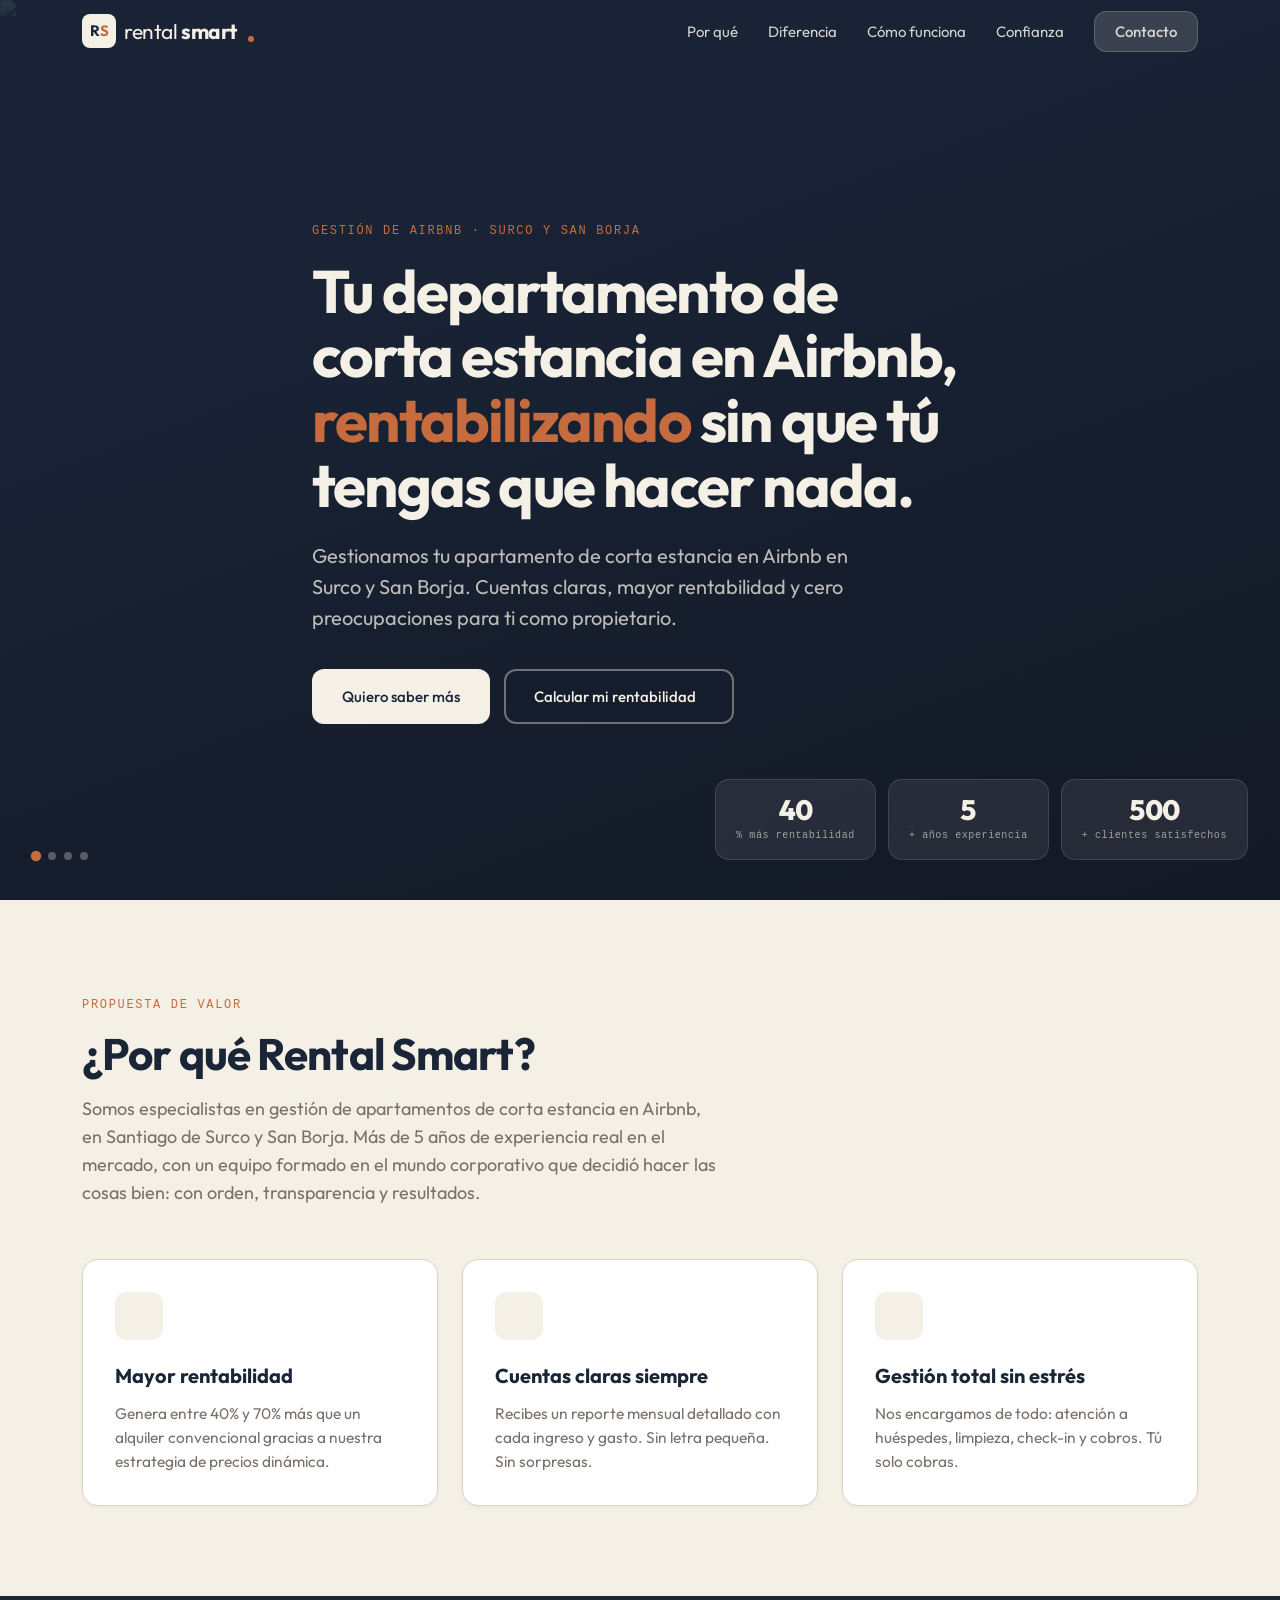
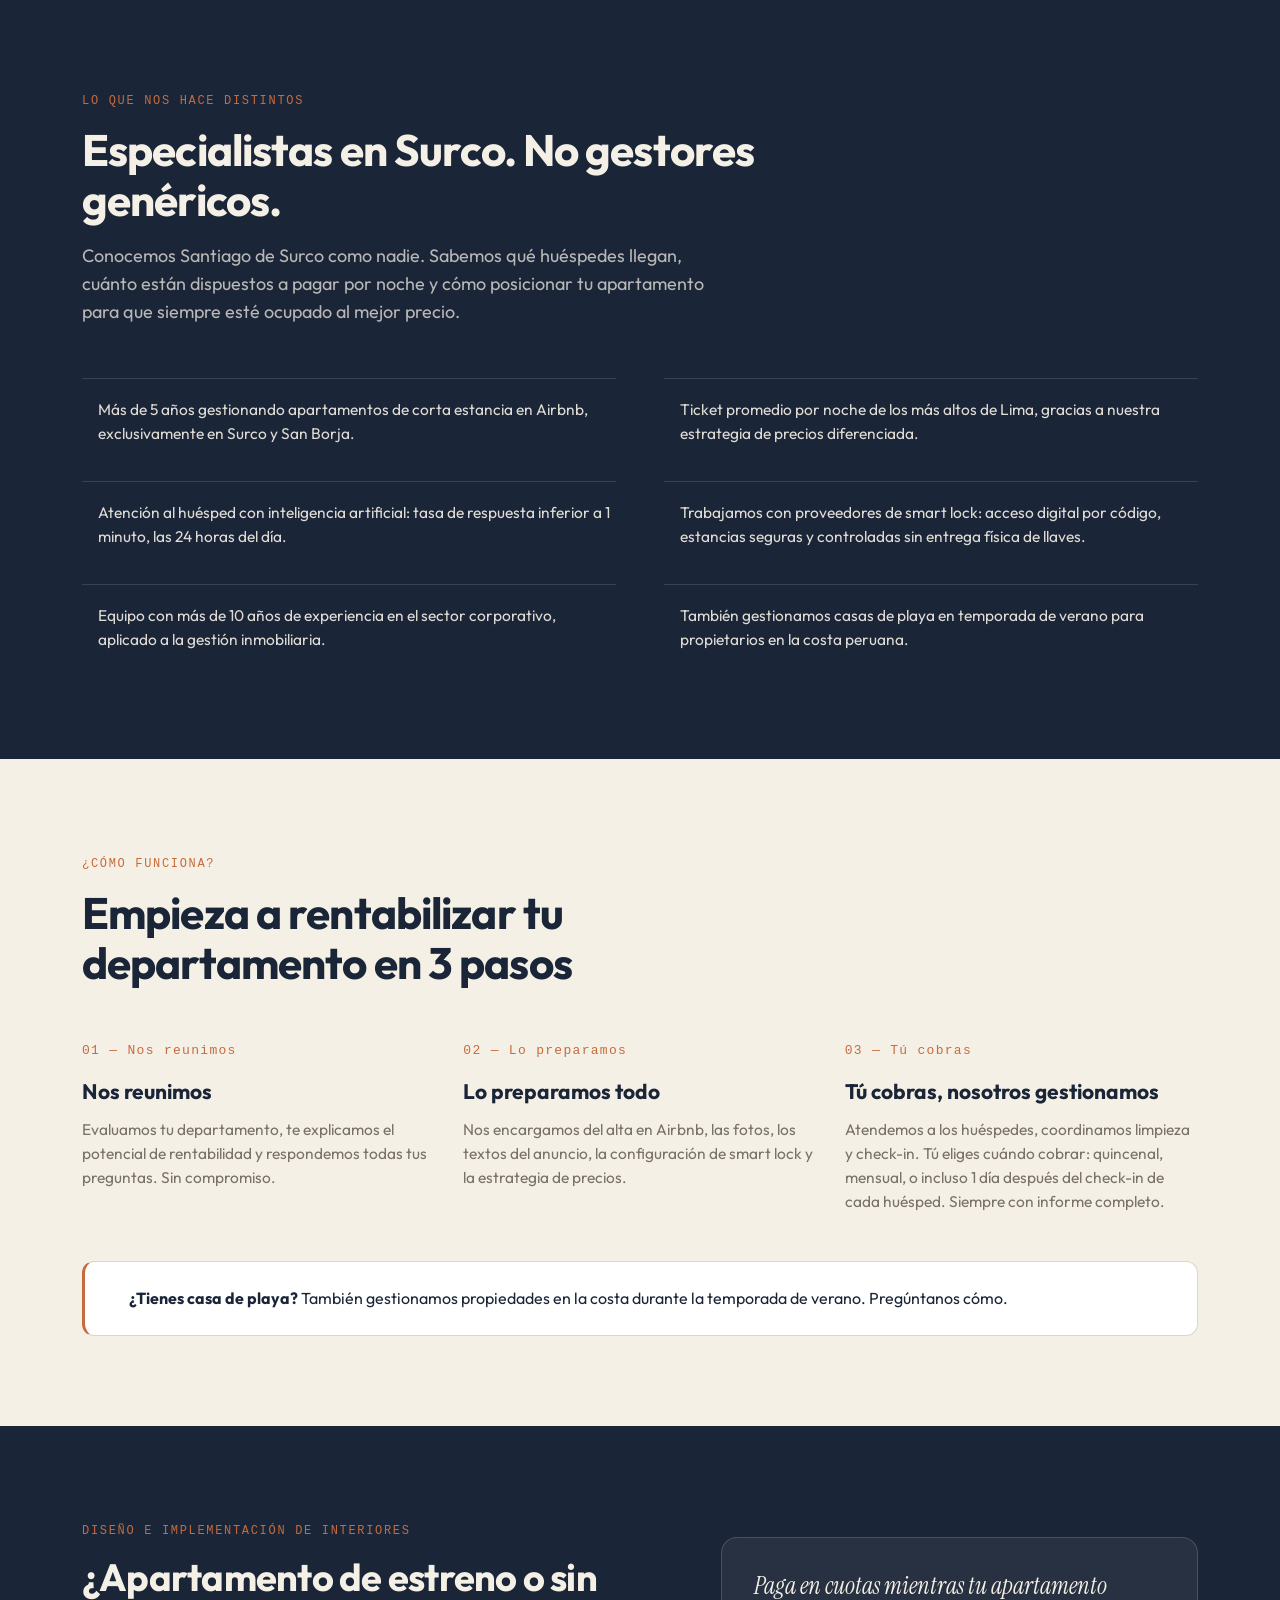
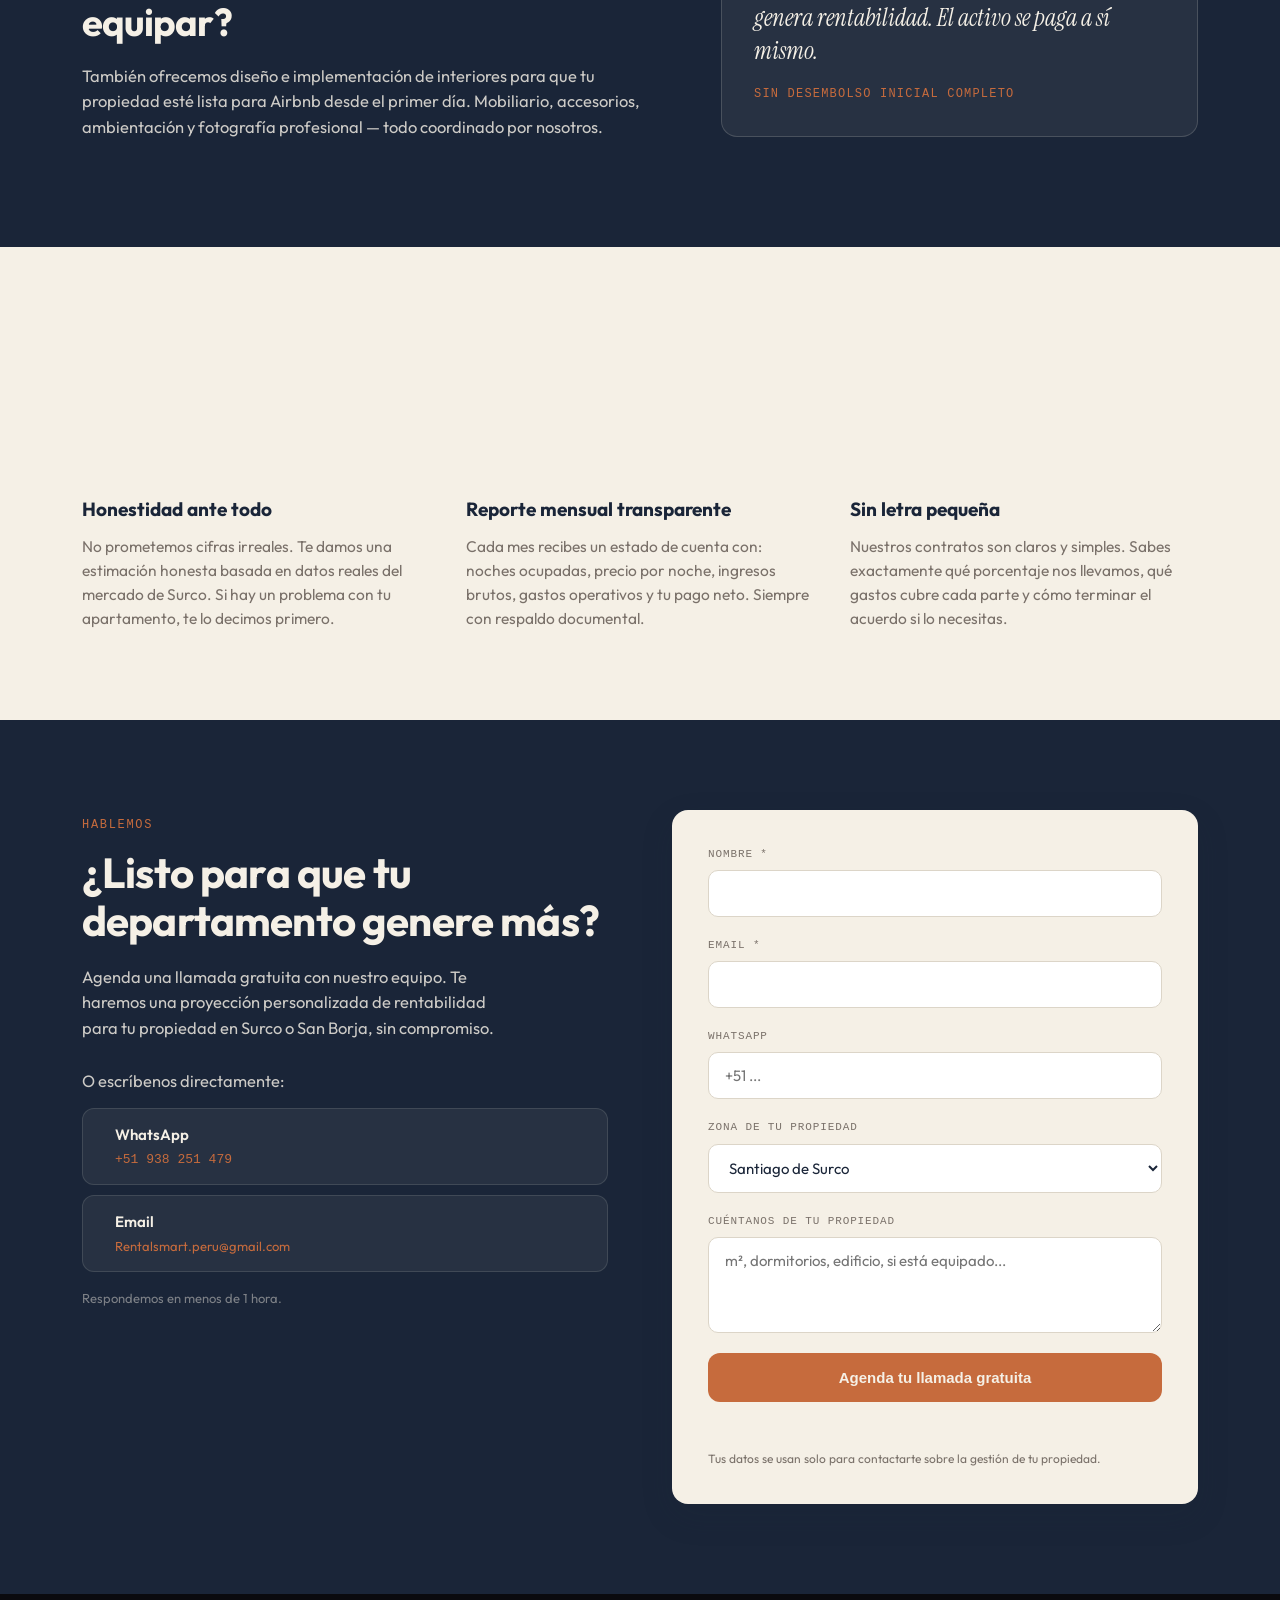
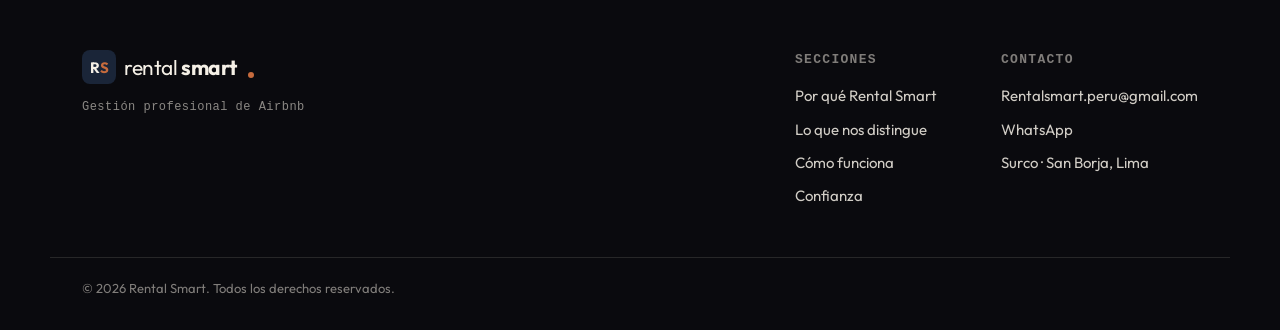
==== commit 2f4054ca: "Móvil: hero en columna, indicadores en fila visible y mayor jerarquía título/subtítulo Co-Authored-B" ====
--- a/index.html
+++ b/index.html
@@ -438,10 +438,18 @@
     }
     .nav-links.open a { color: var(--midnight) !important; }
     .pad { padding: 64px 0; }
-    .hero { min-height: 100svh; }
-    .hero-inner { padding-top: 100px; padding-bottom: 60px; }
-    .hero-stats { position: relative; bottom: auto; right: auto; margin-top: 36px;
-      animation-delay: 1.1s; }
+    .hero { min-height: 100svh; flex-direction: column; align-items: stretch; justify-content: flex-start; }
+    .hero-inner { padding-top: 100px; padding-bottom: 0; }
+    .hero h1 { font-size: 38px; margin-bottom: 18px; }
+    .hero p { font-size: 15px; margin-bottom: 30px; }
+    .hero-stats {
+      position: relative; bottom: auto; right: auto; left: auto;
+      width: 100%; padding: 0 32px; margin-top: 32px; gap: 8px;
+      animation-delay: 1.1s;
+    }
+    .hero-stat { flex: 1 1 0; min-width: 0; padding: 14px 8px; border-radius: 12px; }
+    .hero-stat .num { font-size: 22px; }
+    .hero-stat .label { font-size: 9px; letter-spacing: 0.03em; }
     .hero-dots { display: none; }
     .hero-coords { display: none; }
   }
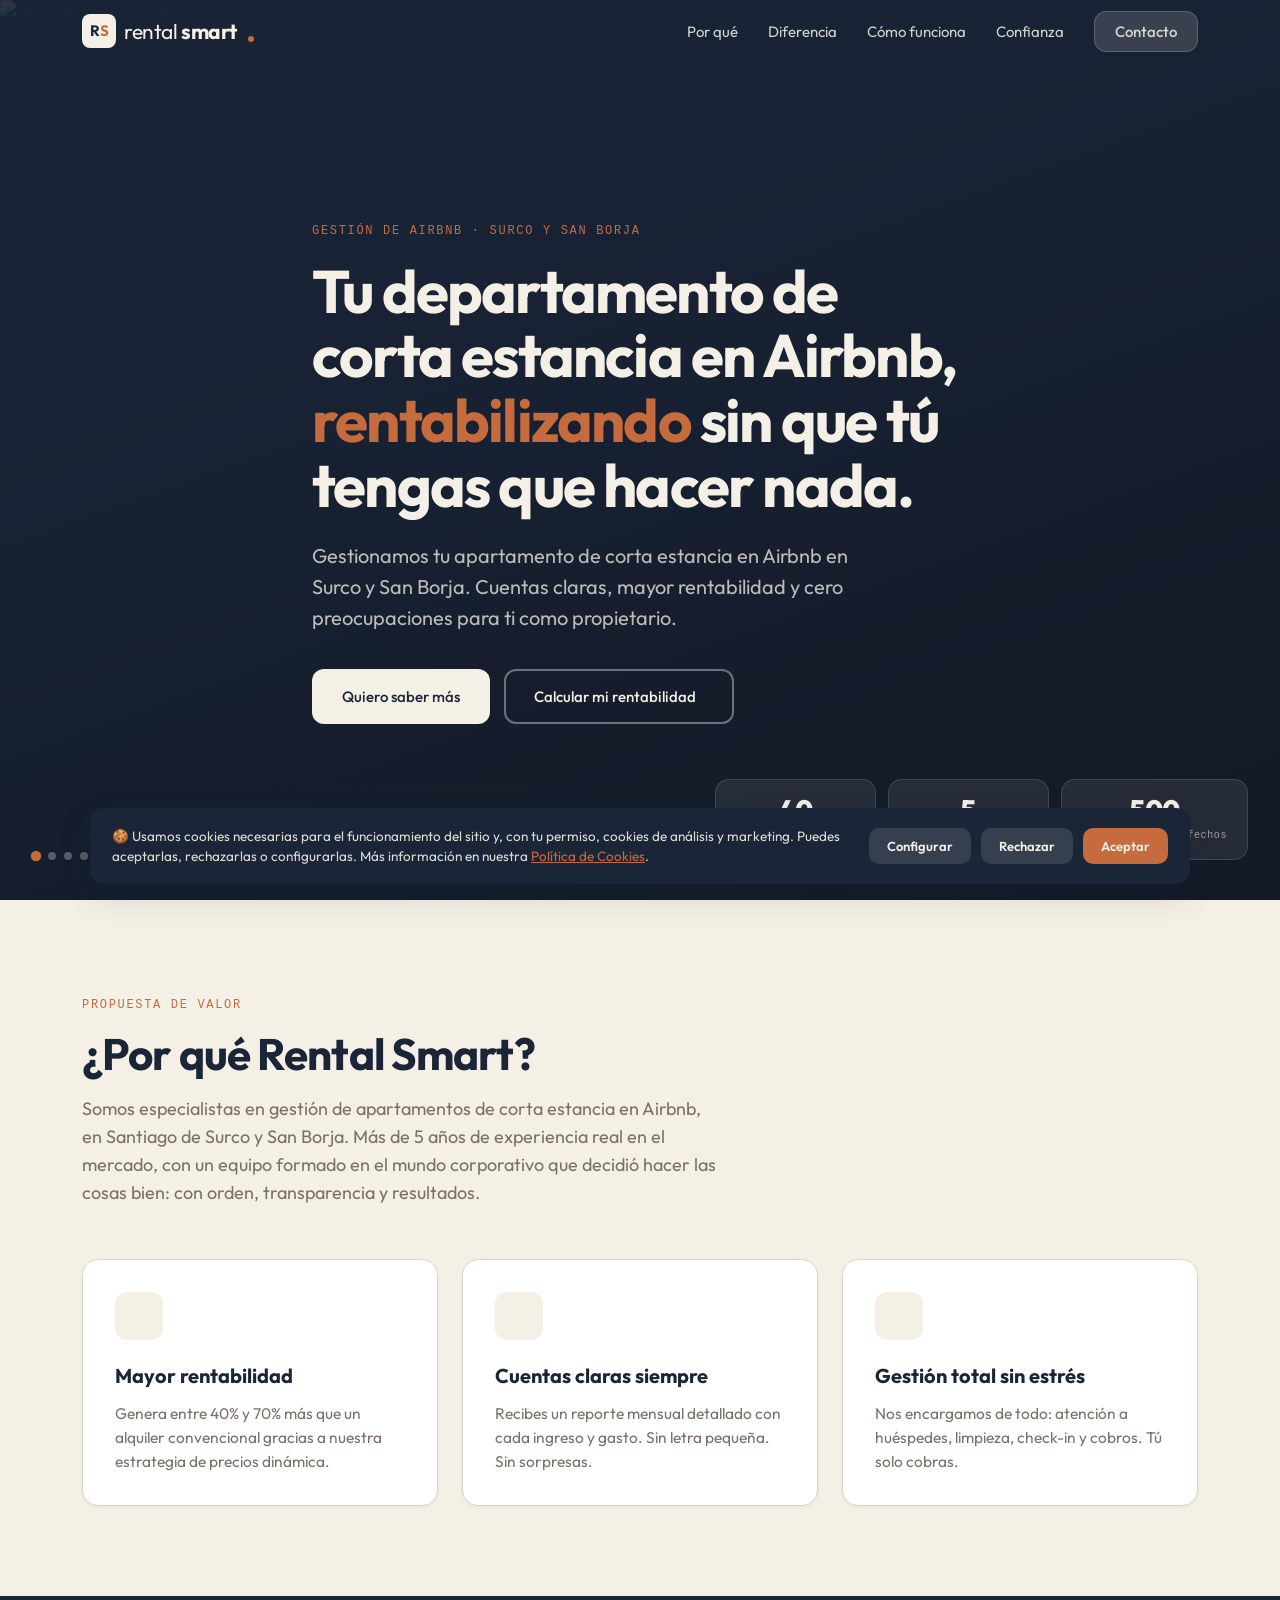
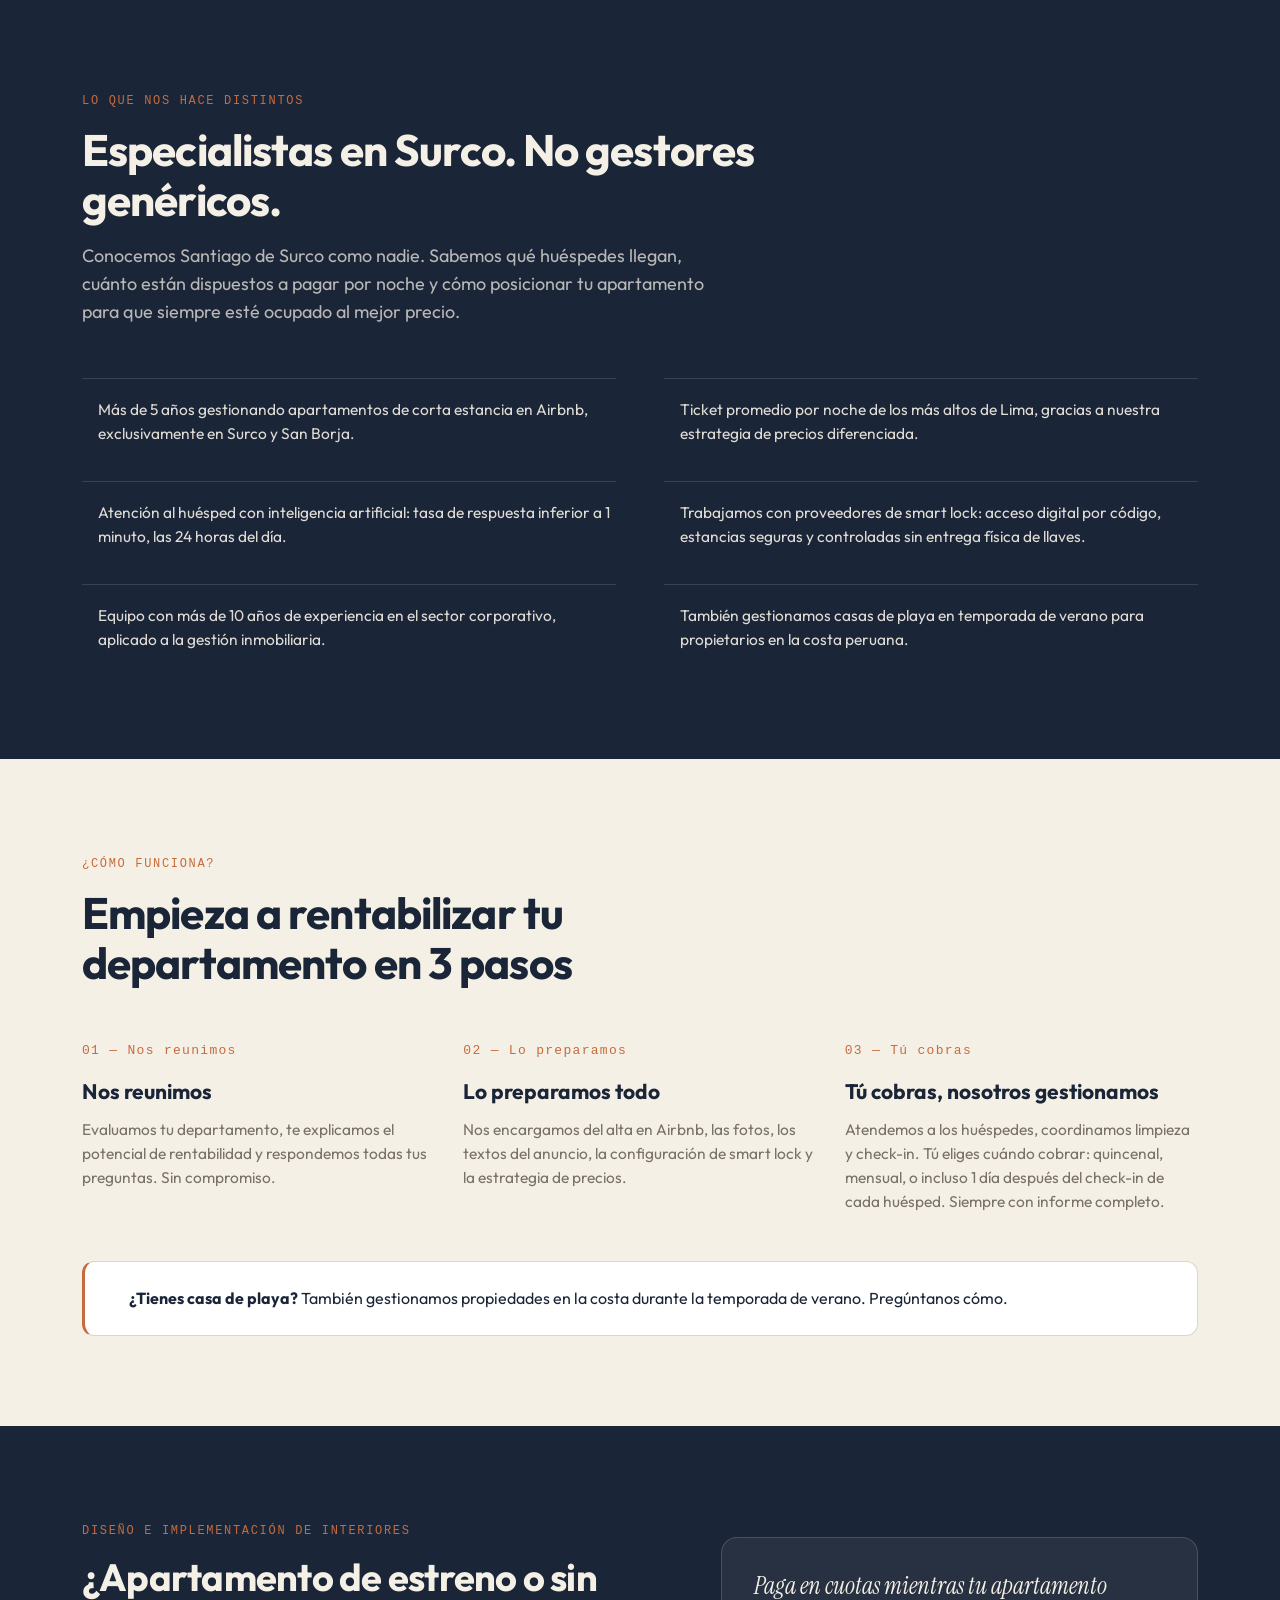
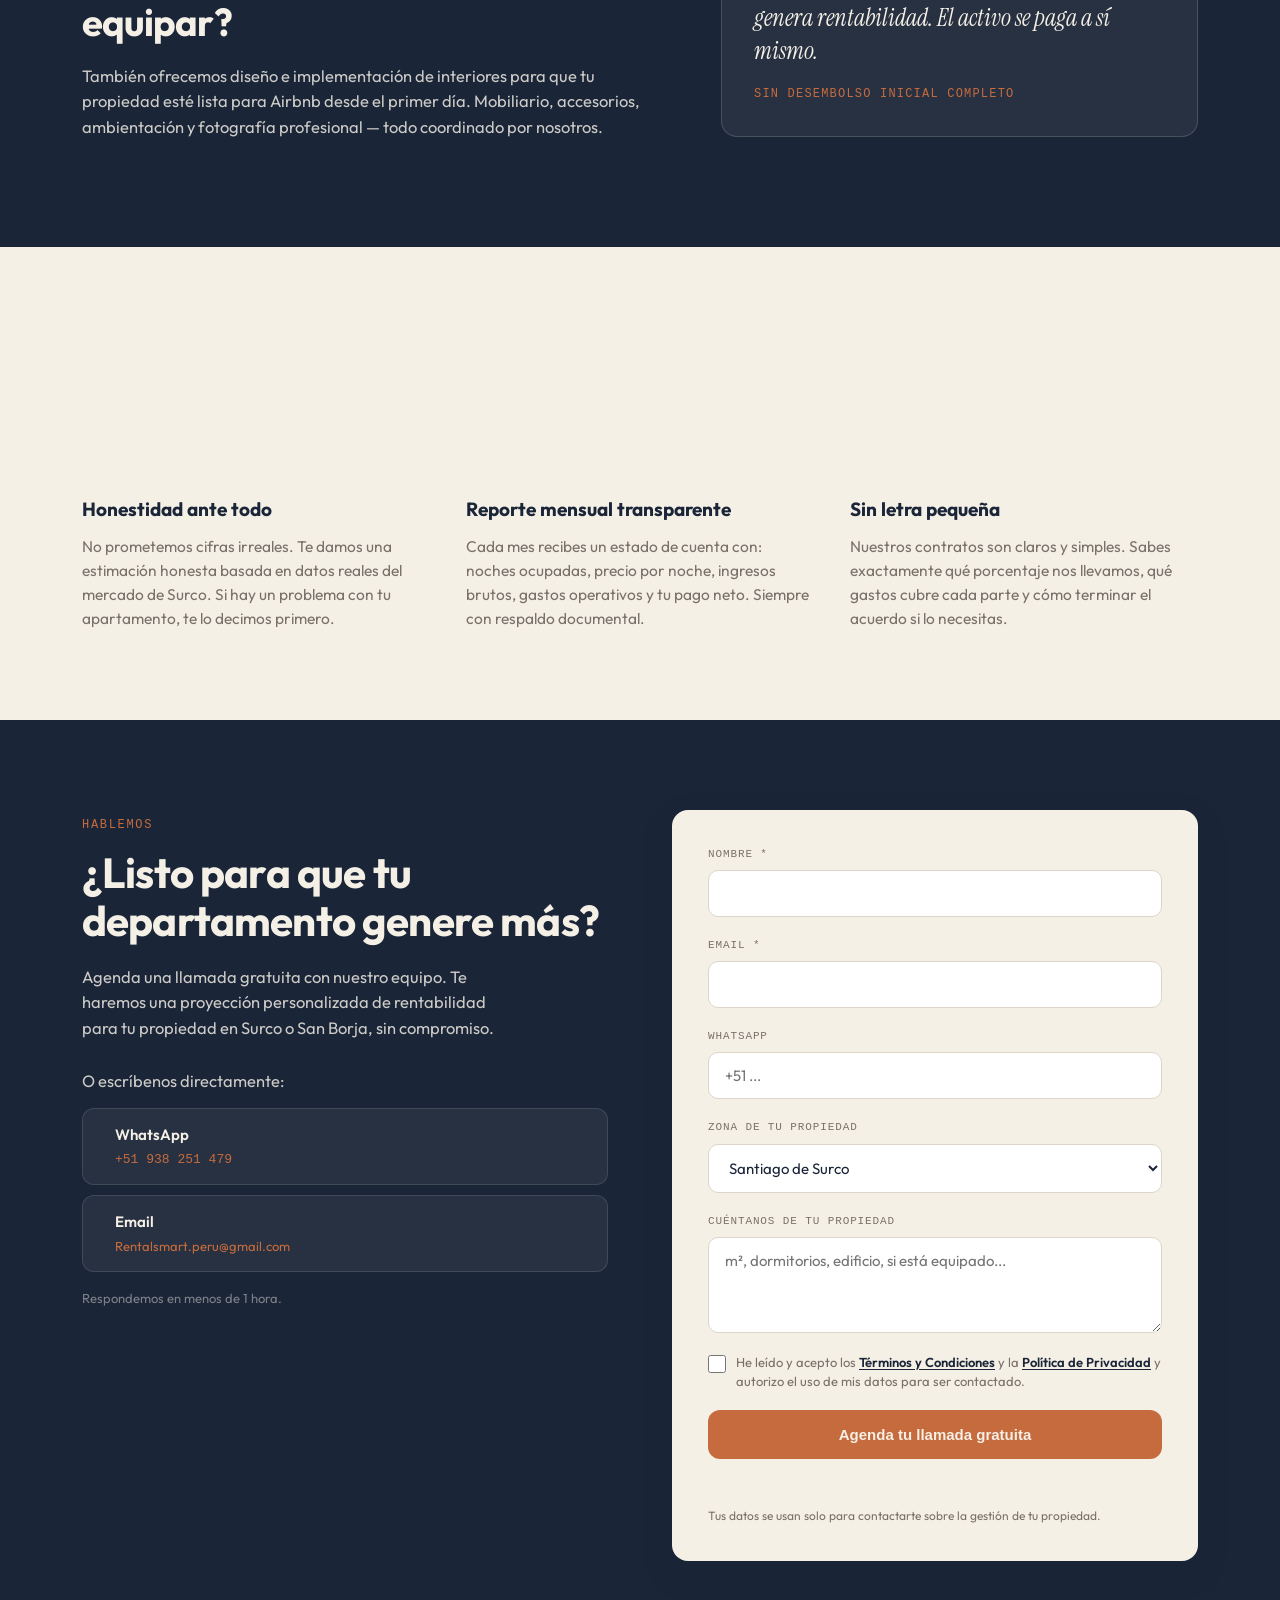
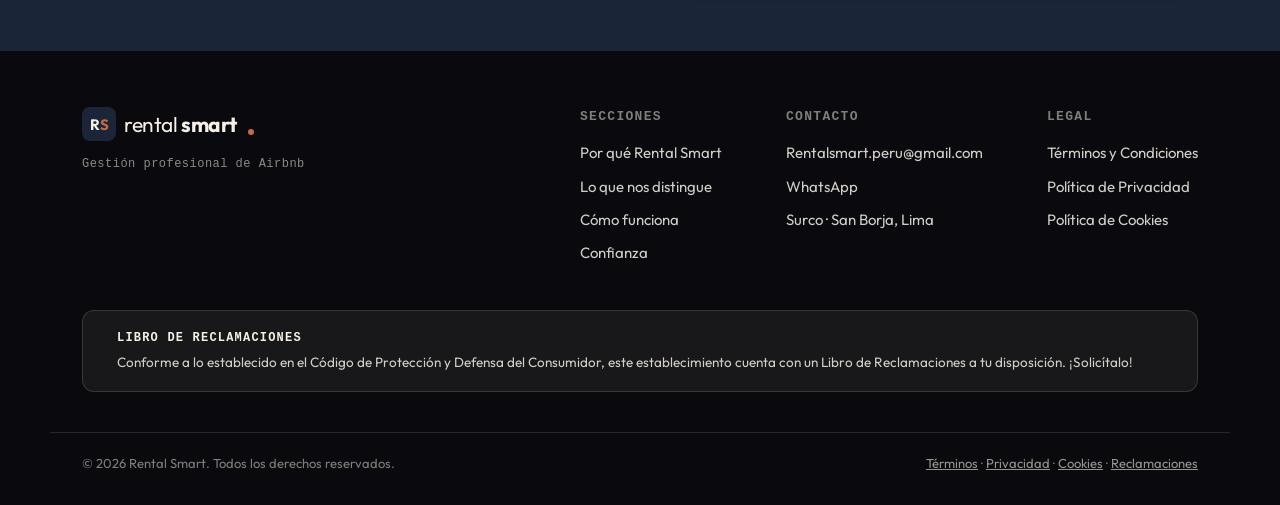
==== commit af149d54: "Legal: privacidad/términos/cookies, banner de cookies, consentimiento y Libro de Reclamaciones - Mod" ====
--- a/index.html
+++ b/index.html
@@ -406,6 +406,69 @@
   .form-msg.err { color: #c0392b; }
   .form-note { font-size: 12px; color: var(--warm-gray); margin-top: 14px; }
 
+  /* ====== Consent checkbox ====== */
+  .form-consent { display: flex; gap: 10px; align-items: flex-start; font-size: 13px;
+    color: var(--warm-gray); line-height: 1.5; margin: 4px 0 18px; cursor: pointer; }
+  .form-consent input { margin-top: 2px; width: 18px; height: 18px; flex-shrink: 0; accent-color: var(--terracotta); cursor: pointer; }
+  .legal-link { color: var(--midnight); font-weight: 600; text-decoration: underline; text-underline-offset: 2px; }
+  .legal-link:hover { color: var(--terracotta); }
+
+  /* ====== Modal (Política de Privacidad) ====== */
+  .modal-overlay { position: fixed; inset: 0; z-index: 200; background: rgba(10,10,14,0.6);
+    backdrop-filter: blur(4px); display: none; align-items: center; justify-content: center; padding: 20px; }
+  .modal-overlay.open { display: flex; }
+  .modal { background: var(--cream); color: var(--midnight); border-radius: 16px; max-width: 640px;
+    width: 100%; max-height: 86vh; display: flex; flex-direction: column; box-shadow: var(--shadow-lg); overflow: hidden; }
+  .modal-head { padding: 22px 26px 14px; border-bottom: 1px solid var(--border); }
+  .modal-head h3 { font-size: 22px; font-weight: 700; }
+  .modal-body { padding: 20px 26px; overflow-y: auto; font-size: 14.5px; color: #3a4252; line-height: 1.6; }
+  .modal-body h4 { font-size: 15px; font-weight: 700; color: var(--midnight); margin: 16px 0 6px; }
+  .modal-body p { margin: 0 0 10px; }
+  .modal-body ul { margin: 0 0 10px 20px; }
+  .modal-body a { color: var(--terracotta); }
+  .modal-actions { padding: 16px 26px; border-top: 1px solid var(--border); display: flex; gap: 12px;
+    justify-content: flex-end; flex-wrap: wrap; }
+  .modal-btn { padding: 12px 24px; border-radius: 12px; font-size: 14px; font-weight: 600; cursor: pointer;
+    border: none; font-family: 'Outfit', sans-serif; transition: all 180ms var(--ease-out); }
+  .modal-btn.reject { background: transparent; color: var(--midnight); border: 1.5px solid var(--border); }
+  .modal-btn.reject:hover { border-color: var(--midnight); }
+  .modal-btn.accept { background: var(--terracotta); color: var(--cream); }
+  .modal-btn.accept:hover { filter: brightness(1.06); }
+
+  /* ====== Footer: Libro de Reclamaciones ====== */
+  .footer-libro { display: flex; gap: 14px; align-items: flex-start; text-decoration: none;
+    background: rgba(245,240,230,0.06); border: 1px solid rgba(245,240,230,0.14); border-radius: 12px;
+    padding: 18px 20px; margin-top: 36px; transition: border-color 200ms var(--ease-out); }
+  .footer-libro:hover { border-color: var(--terracotta); }
+  .footer-libro i { font-size: 30px; color: var(--terracotta); flex-shrink: 0; }
+  .footer-libro span { color: rgba(245,240,230,0.85); font-size: 13.5px; line-height: 1.5; }
+  .footer-libro b { display: block; color: var(--cream); font-family: 'Geist Mono', monospace;
+    font-size: 12px; letter-spacing: 0.1em; margin-bottom: 5px; }
+  .footer-legal-links a { color: rgba(245,240,230,0.6); }
+  .footer-legal-links a:hover { color: var(--terracotta); }
+
+  /* ====== Cookie banner ====== */
+  .cookie-banner { position: fixed; left: 16px; right: 16px; bottom: 16px; z-index: 150;
+    background: var(--midnight); color: var(--cream); border-radius: 14px; box-shadow: var(--shadow-lg);
+    padding: 18px 22px; display: none; gap: 16px; align-items: center; justify-content: space-between;
+    flex-wrap: wrap; max-width: 1100px; margin: 0 auto; }
+  .cookie-banner.open { display: flex; }
+  .cookie-text { font-size: 13.5px; line-height: 1.5; color: rgba(245,240,230,0.9); flex: 1 1 320px; }
+  .cookie-text a { color: var(--terracotta); }
+  .cookie-actions { display: flex; gap: 10px; flex-wrap: wrap; }
+  .cookie-btn { padding: 10px 18px; border-radius: 10px; font-size: 13px; font-weight: 600; cursor: pointer;
+    border: none; font-family: 'Outfit', sans-serif; transition: all 180ms var(--ease-out); white-space: nowrap; }
+  .cookie-btn.accept { background: var(--terracotta); color: var(--cream); }
+  .cookie-btn.accept:hover { filter: brightness(1.06); }
+  .cookie-btn.ghost { background: rgba(245,240,230,0.12); color: var(--cream); }
+  .cookie-btn.ghost:hover { background: rgba(245,240,230,0.2); }
+  .cookie-config { display: none; flex-basis: 100%; border-top: 1px solid rgba(245,240,230,0.15);
+    margin-top: 6px; padding-top: 14px; gap: 16px; flex-wrap: wrap; }
+  .cookie-config.open { display: flex; }
+  .cookie-opt { display: flex; align-items: center; gap: 8px; font-size: 13px; color: rgba(245,240,230,0.9); }
+  .cookie-opt input { width: 16px; height: 16px; accent-color: var(--terracotta); }
+  @media (max-width: 560px) { .cookie-actions { width: 100%; } .cookie-btn { flex: 1; } }
+
   /* ====== FOOTER ====== */
   footer { background: var(--near-black); color: var(--cream); padding: 56px 0 32px; }
   .footer-inner { display: flex; justify-content: space-between; gap: 40px; flex-wrap: wrap; }
@@ -735,6 +798,10 @@
           <label for="mensaje">Cuéntanos de tu propiedad</label>
           <textarea id="mensaje" name="mensaje" placeholder="m², dormitorios, edificio, si está equipado..."></textarea>
         </div>
+        <label class="form-consent">
+          <input type="checkbox" id="acepto" name="acepto" required />
+          <span>He leído y acepto los <a href="/terminos-y-condiciones" target="_blank" rel="noopener" class="legal-link">Términos y Condiciones</a> y la <a href="#" id="linkPrivacidad" class="legal-link">Política de Privacidad</a> y autorizo el uso de mis datos para ser contactado.</span>
+        </label>
         <!-- honeypot anti-bot -->
         <input type="text" name="company" class="hp" tabindex="-1" autocomplete="off" aria-hidden="true" />
         <button type="submit" class="btn btn-accent" id="submitBtn" style="width:100%; justify-content:center;">Agenda tu llamada gratuita</button>
@@ -770,11 +837,34 @@
         <a href="https://wa.me/51938251479" id="waFooter">WhatsApp</a>
         <span>Surco · San Borja, Lima</span>
       </div>
-    </div>
-  </div>
+      <div class="footer-col">
+        <h4>Legal</h4>
+        <a href="/terminos-y-condiciones" target="_blank" rel="noopener">Términos y Condiciones</a>
+        <a href="/privacidad" target="_blank" rel="noopener">Política de Privacidad</a>
+        <a href="/cookies" target="_blank" rel="noopener">Política de Cookies</a>
+      </div>
+    </div>
+  </div>
+
+  <!-- Libro de Reclamaciones -->
+  <div class="container">
+    <a href="/libro-de-reclamaciones" target="_blank" rel="noopener" class="footer-libro" aria-label="Abrir Libro de Reclamaciones">
+      <i class="ph ph-notebook"></i>
+      <span>
+        <b>LIBRO DE RECLAMACIONES</b>
+        Conforme a lo establecido en el Código de Protección y Defensa del Consumidor, este establecimiento cuenta con un Libro de Reclamaciones a tu disposición. ¡Solicítalo!
+      </span>
+    </a>
+  </div>
+
   <div class="container footer-bottom">
     <span>&copy; <span id="year"></span> Rental Smart. Todos los derechos reservados.</span>
-
+    <span class="footer-legal-links">
+      <a href="/terminos-y-condiciones" target="_blank" rel="noopener">Términos</a> ·
+      <a href="/privacidad" target="_blank" rel="noopener">Privacidad</a> ·
+      <a href="/cookies" target="_blank" rel="noopener">Cookies</a> ·
+      <a href="/libro-de-reclamaciones" target="_blank" rel="noopener">Reclamaciones</a>
+    </span>
   </div>
 </footer>
 
@@ -926,12 +1016,20 @@
       whatsapp: form.whatsapp.value.trim(),
       zona: form.zona.value,
       mensaje: form.mensaje.value.trim(),
+      acepto_politicas: form.acepto.checked,
       company: form.company.value
     };
 
     if (!data.nombre || !data.email) {
       msg.className = 'form-msg err';
       msg.textContent = 'Por favor completa tu nombre y email.';
+      return;
+    }
+
+    if (!form.acepto.checked) {
+      msg.className = 'form-msg err';
+      msg.textContent = 'Debes leer y aceptar la Política de Privacidad para continuar.';
+      openPrivacyModal();
       return;
     }
 
@@ -957,6 +1055,107 @@
       btn.textContent = originalText;
     }
   });
+
+  // ====== Política de Privacidad: modal de consentimiento ======
+  // (búsqueda diferida: el HTML del modal está más abajo en el documento)
+  function openPrivacyModal(){ var o=document.getElementById('privacyModal'); if(o){ o.classList.add('open'); document.body.style.overflow='hidden'; } }
+  function closePrivacyModal(){ var o=document.getElementById('privacyModal'); if(o){ o.classList.remove('open'); document.body.style.overflow=''; } }
+
+  document.addEventListener('DOMContentLoaded', function(){
+    var pmOverlay = document.getElementById('privacyModal');
+    var pmCheckbox = document.getElementById('acepto');
+    var pmLink = document.getElementById('linkPrivacidad');
+    // El checkbox no se marca directo: siempre abre el modal para leer la política
+    if (pmCheckbox) pmCheckbox.addEventListener('click', function(e){ e.preventDefault(); openPrivacyModal(); });
+    if (pmLink) pmLink.addEventListener('click', function(e){ e.preventDefault(); openPrivacyModal(); });
+    var acc = document.getElementById('pmAccept');
+    if (acc) acc.addEventListener('click', function(){
+      if (pmCheckbox) pmCheckbox.checked = true; closePrivacyModal();
+      if (msg) { msg.className = 'form-msg'; msg.textContent = ''; }
+    });
+    var rej = document.getElementById('pmReject');
+    if (rej) rej.addEventListener('click', function(){
+      if (pmCheckbox) pmCheckbox.checked = false; closePrivacyModal();
+    });
+    if (pmOverlay) pmOverlay.addEventListener('click', function(e){ if (e.target === pmOverlay) closePrivacyModal(); });
+
+    // ====== Banner de cookies ======
+    var KEY = 'rs_cookie_consent';
+    var banner = document.getElementById('cookieBanner');
+    var cfg = document.getElementById('cookieConfig');
+    function applyConsent(c){
+      if (!c) return;
+      // Las cookies de analítica/marketing NO se cargan hasta que el usuario acepta.
+      if (c.analytics) { /* TODO: inicializar analítica (ej. Google Analytics) */ }
+      if (c.marketing) { /* TODO: inicializar marketing (ej. píxel de Meta) */ }
+    }
+    function save(consent){
+      try { localStorage.setItem(KEY, JSON.stringify(Object.assign({ts: Date.now()}, consent))); } catch(e){}
+      if (banner) banner.classList.remove('open'); applyConsent(consent);
+    }
+    var stored = null; try { stored = JSON.parse(localStorage.getItem(KEY)); } catch(e){}
+    if (banner) { if (!stored) banner.classList.add('open'); else applyConsent(stored); }
+    var a1=document.getElementById('ckAccept'); if(a1) a1.addEventListener('click', function(){ save({necessary:true, analytics:true, marketing:true}); });
+    var a2=document.getElementById('ckReject'); if(a2) a2.addEventListener('click', function(){ save({necessary:true, analytics:false, marketing:false}); });
+    var a3=document.getElementById('ckConfig'); if(a3) a3.addEventListener('click', function(){ if(cfg) cfg.classList.toggle('open'); });
+    var a4=document.getElementById('ckSave'); if(a4) a4.addEventListener('click', function(){
+      save({necessary:true, analytics:document.getElementById('optAnalytics').checked, marketing:document.getElementById('optMarketing').checked});
+    });
+  });
 </script>
+
+<!-- ====== Modal: Política de Privacidad ====== -->
+<div class="modal-overlay" id="privacyModal" role="dialog" aria-modal="true" aria-label="Política de Privacidad">
+  <div class="modal">
+    <div class="modal-head"><h3>Política de Privacidad</h3></div>
+    <div class="modal-body">
+      <p>RENTAL SMART PERU (en adelante, “la Empresa”), en cumplimiento de la Ley N° 29733 – Ley de Protección de Datos Personales y su Reglamento (D.S. N° 016-2024-JUS), informa a los usuarios de <a href="https://rentalsmart-peru.com/" target="_blank" rel="noopener">https://rentalsmart-peru.com/</a> lo siguiente:</p>
+      <h4>1. Responsable del tratamiento</h4>
+      <p>Razón social: RENTAL SMART PERU · Sitio web: https://rentalsmart-peru.com/ · Correo: rentalsmart.peru@gmail.com</p>
+      <h4>2. Datos que recopilamos</h4>
+      <p>Recopilamos los datos que usted nos proporciona voluntariamente a través de nuestros formularios: nombre y apellidos, número de teléfono y correo electrónico.</p>
+      <h4>3. Finalidad del tratamiento</h4>
+      <p>Sus datos serán tratados para:</p>
+      <ul>
+        <li>Atender sus consultas, solicitudes y/o reclamos.</li>
+        <li>Contactarlo para brindarle información sobre nuestros productos y servicios.</li>
+        <li>Gestionar la relación comercial y/o contractual.</li>
+      </ul>
+      <h4>4. Carácter de los datos</h4>
+      <p>Los datos solicitados son necesarios para atender su solicitud. De no proporcionarlos, no podremos brindarle el servicio requerido.</p>
+      <h4>5. Almacenamiento y plazo de conservación</h4>
+      <p>Sus datos se almacenan en el banco de datos de titularidad de la Empresa. Serán conservados mientras dure la relación con usted y/o por el plazo necesario para cumplir las finalidades indicadas y las obligaciones legales aplicables. Vencido dicho plazo, serán eliminados o anonimizados.</p>
+      <h4>6. Transferencia de datos</h4>
+      <p>La Empresa podrá compartir sus datos únicamente con proveedores que prestan servicios necesarios para su operación (por ejemplo, servicios de hosting o correo), bajo acuerdos de confidencialidad y exclusivamente para las finalidades descritas. No se transfieren sus datos a terceros con otros fines, salvo obligación legal.</p>
+      <h4>7. Medidas de seguridad</h4>
+      <p>La Empresa aplica medidas técnicas, organizativas y legales para garantizar la seguridad y confidencialidad de sus datos, evitando su alteración, pérdida, tratamiento o acceso no autorizado.</p>
+      <h4>8. Derechos del titular (ARCO)</h4>
+      <p>Usted puede ejercer en cualquier momento sus derechos de acceso, rectificación, cancelación y oposición, así como los demás reconocidos por la Ley N° 29733, enviando una solicitud a rentalsmart.peru@gmail.com. También puede presentar un reclamo ante la Autoridad Nacional de Protección de Datos Personales.</p>
+      <h4>9. Cambios</h4>
+      <p>La Empresa podrá actualizar esta Política. Cualquier cambio será publicado en esta misma página.</p>
+      <p style="color:var(--warm-gray);font-size:12px;margin-top:14px">Última actualización: Año 2026 · <a href="/privacidad" target="_blank" rel="noopener">Ver página completa</a></p>
+    </div>
+    <div class="modal-actions">
+      <button class="modal-btn reject" id="pmReject">Rechazar</button>
+      <button class="modal-btn accept" id="pmAccept">Acepto</button>
+    </div>
+  </div>
+</div>
+
+<!-- ====== Banner de cookies ====== -->
+<div class="cookie-banner" id="cookieBanner" role="dialog" aria-label="Aviso de cookies">
+  <div class="cookie-text">🍪 Usamos cookies necesarias para el funcionamiento del sitio y, con tu permiso, cookies de análisis y marketing. Puedes aceptarlas, rechazarlas o configurarlas. Más información en nuestra <a href="/cookies" target="_blank" rel="noopener">Política de Cookies</a>.</div>
+  <div class="cookie-actions">
+    <button class="cookie-btn ghost" id="ckConfig">Configurar</button>
+    <button class="cookie-btn ghost" id="ckReject">Rechazar</button>
+    <button class="cookie-btn accept" id="ckAccept">Aceptar</button>
+  </div>
+  <div class="cookie-config" id="cookieConfig">
+    <label class="cookie-opt"><input type="checkbox" checked disabled /> Necesarias (siempre activas)</label>
+    <label class="cookie-opt"><input type="checkbox" id="optAnalytics" /> Analíticas</label>
+    <label class="cookie-opt"><input type="checkbox" id="optMarketing" /> Marketing</label>
+    <button class="cookie-btn accept" id="ckSave">Guardar preferencias</button>
+  </div>
+</div>
 </body>
 </html>
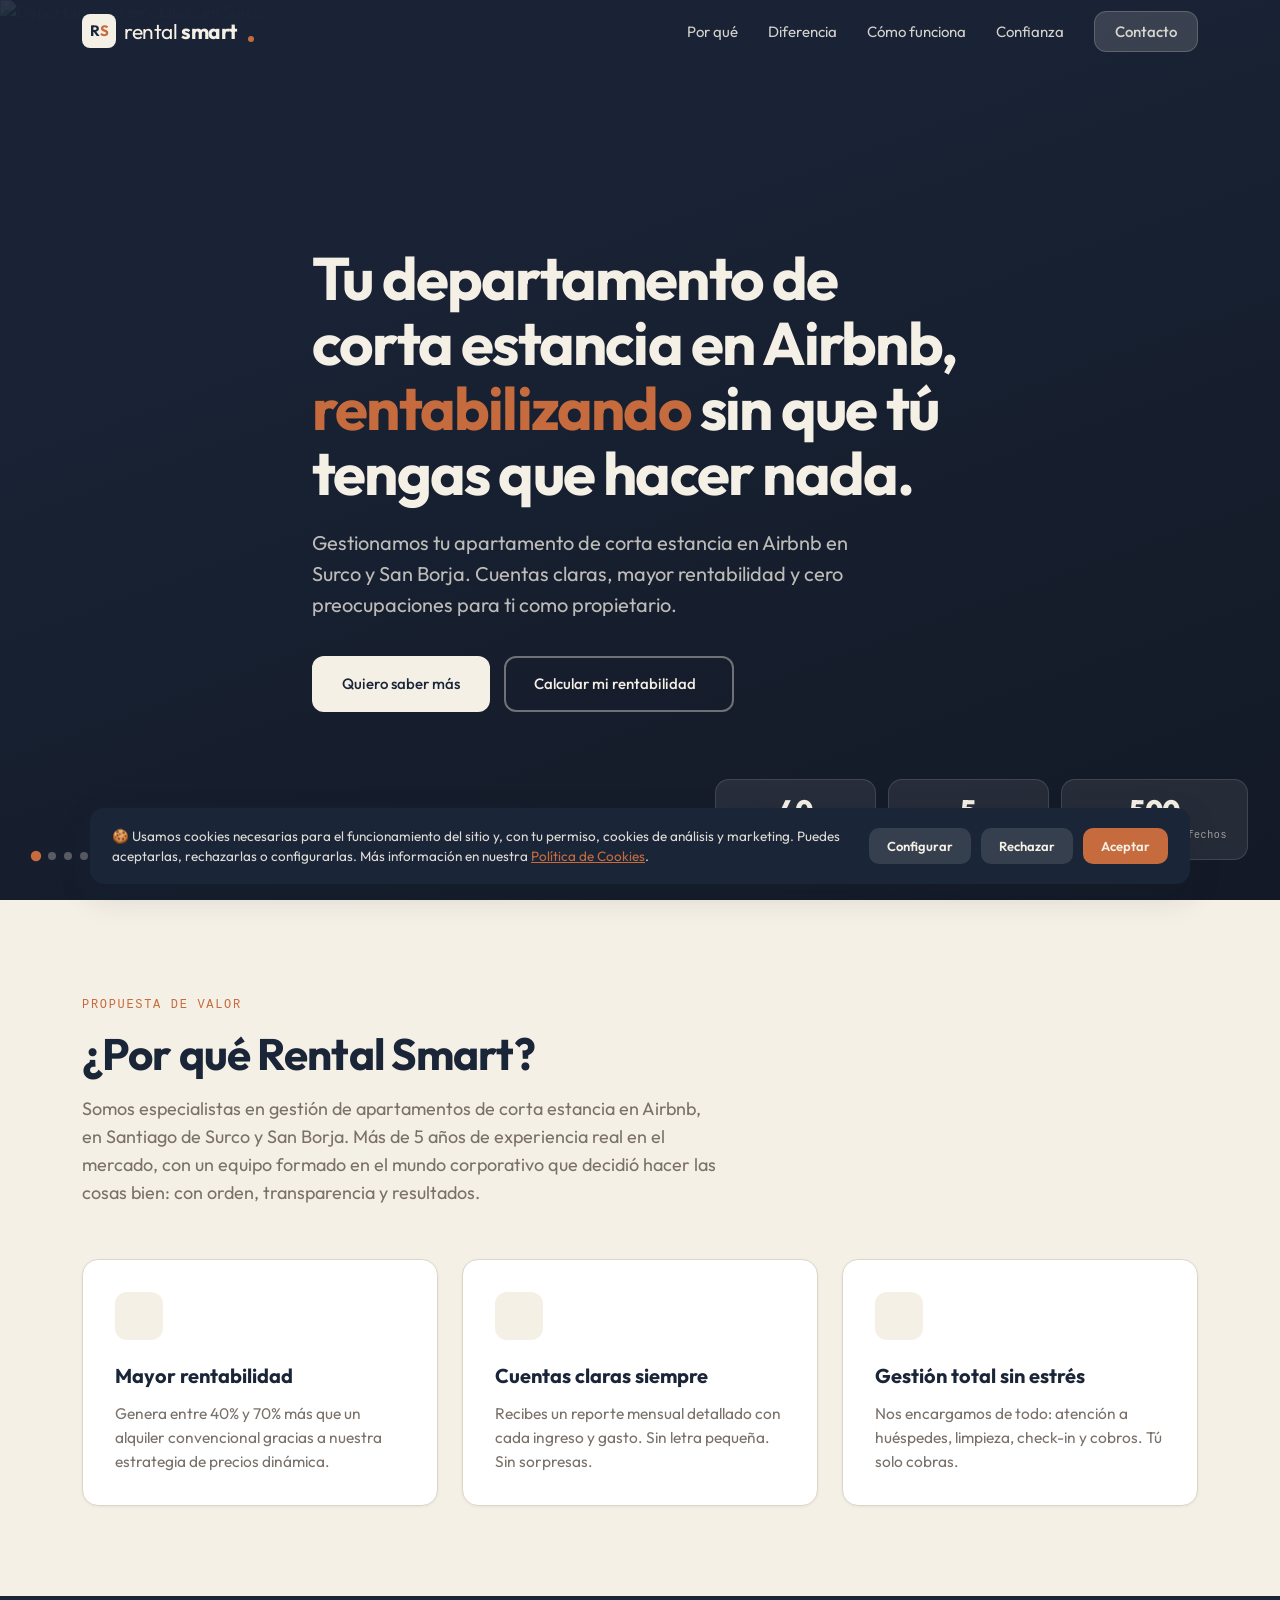
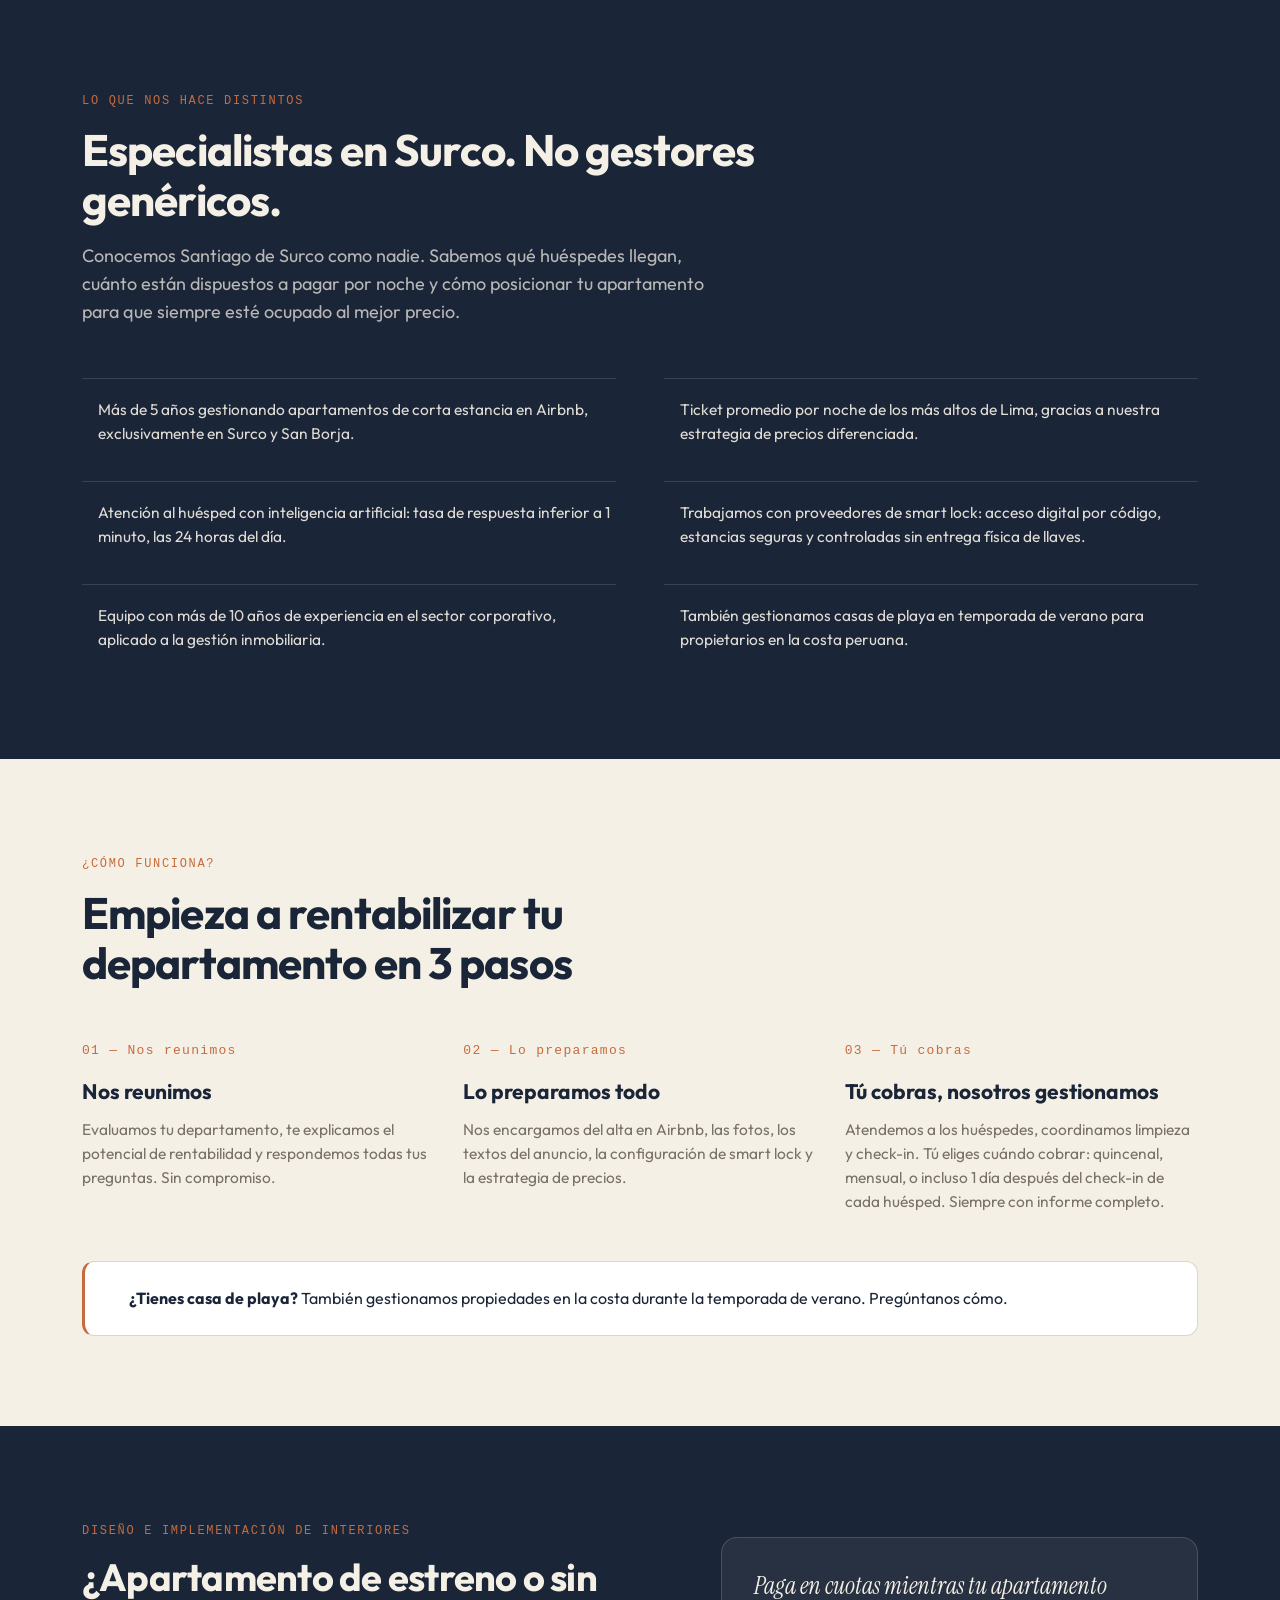
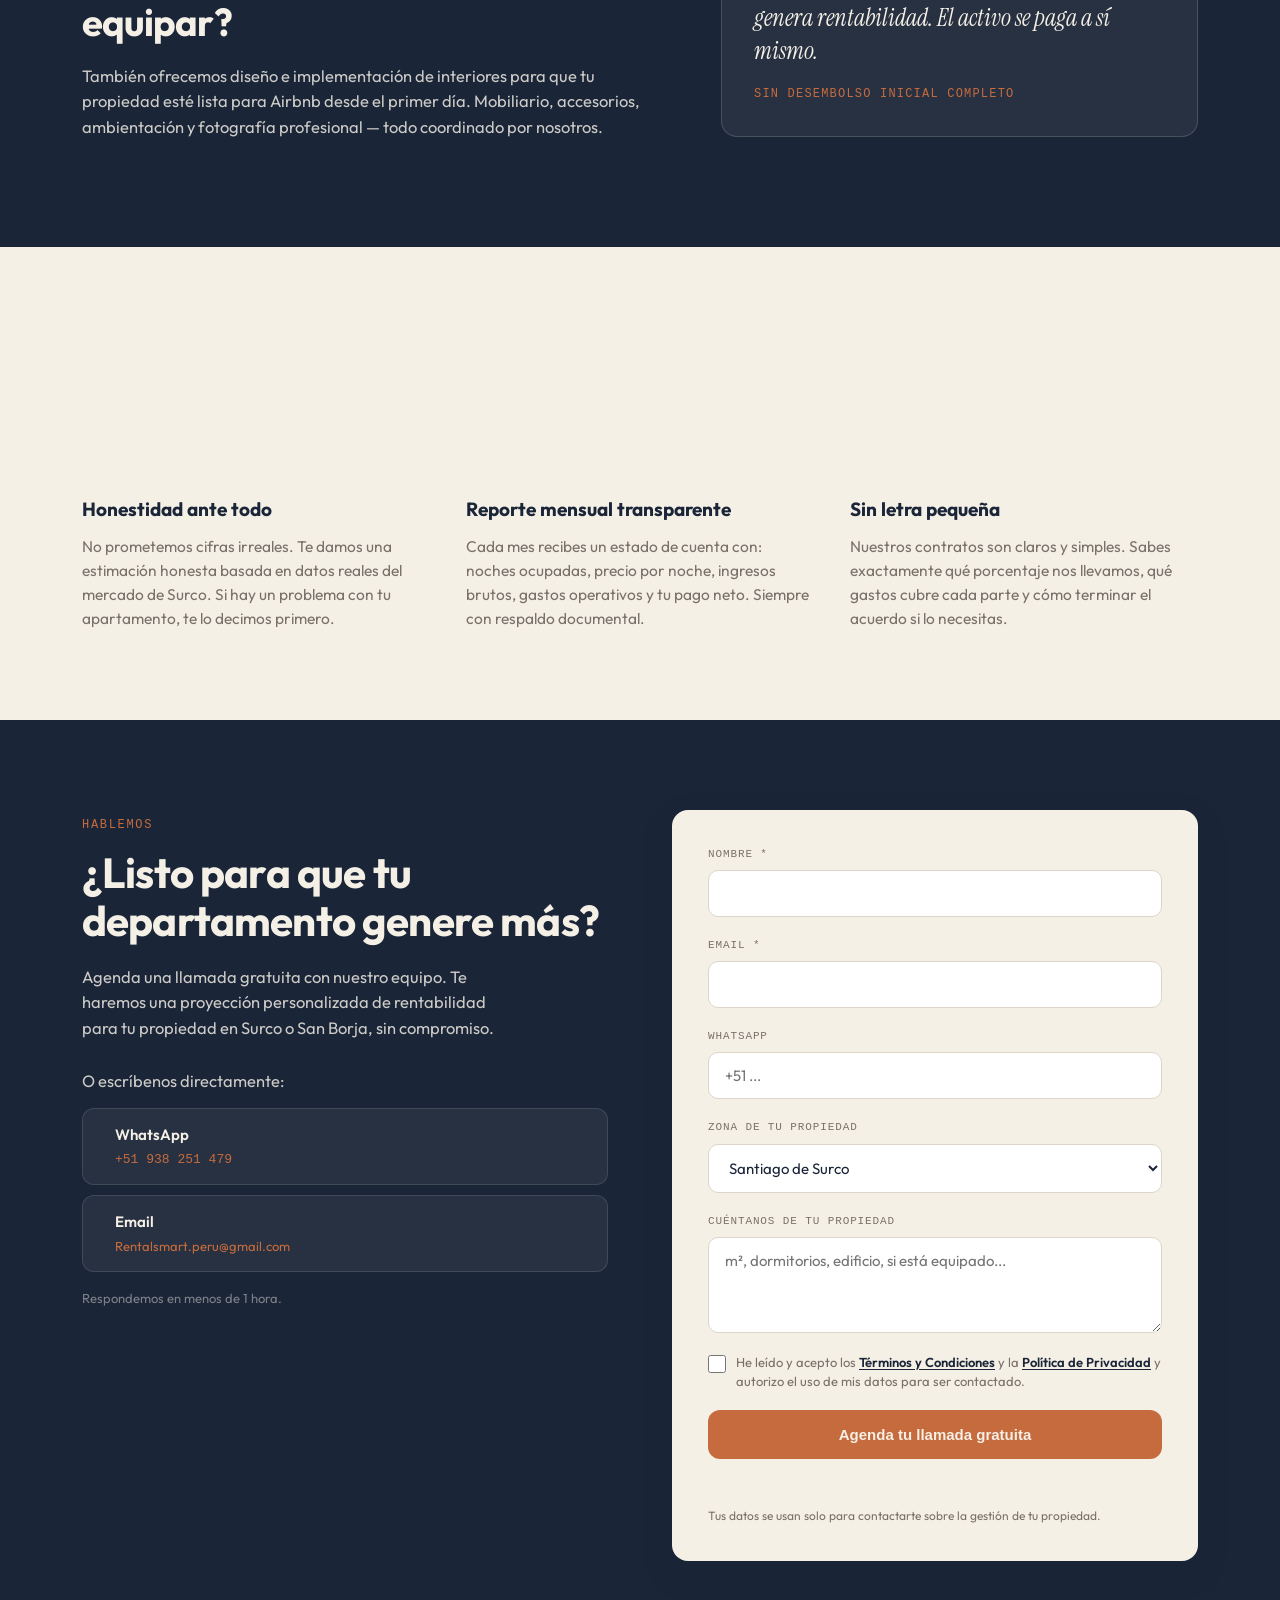
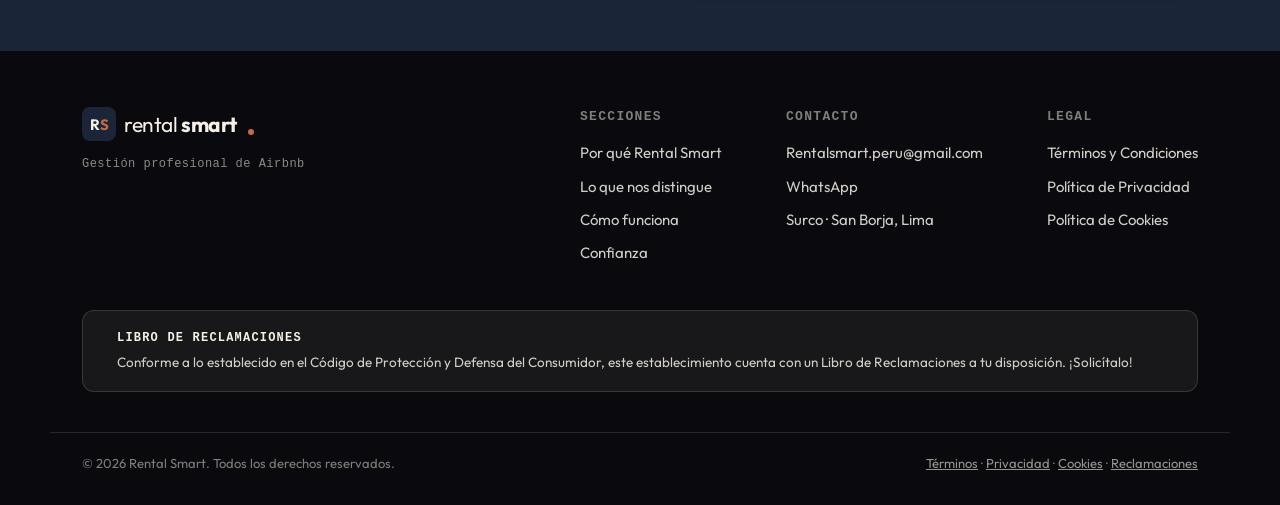
==== commit 76ae80a4: "Hero: quitar eyebrow 'Gestión de Airbnb · Surco y San Borja' Co-Authored-By: Claude Opus 4.8 <norepl" ====
--- a/index.html
+++ b/index.html
@@ -594,7 +594,6 @@
   <div class="hero-overlay"></div>
 
   <div class="container hero-inner">
-    <span class="eyebrow">Gestión de Airbnb · Surco y San Borja</span>
     <h1>Tu departamento de corta estancia en Airbnb, <span class="accent">rentabilizando</span> sin que tú tengas que hacer nada.</h1>
     <p>Gestionamos tu apartamento de corta estancia en Airbnb en Surco y San Borja. Cuentas claras, mayor rentabilidad y cero preocupaciones para ti como propietario.</p>
     <div class="hero-actions">
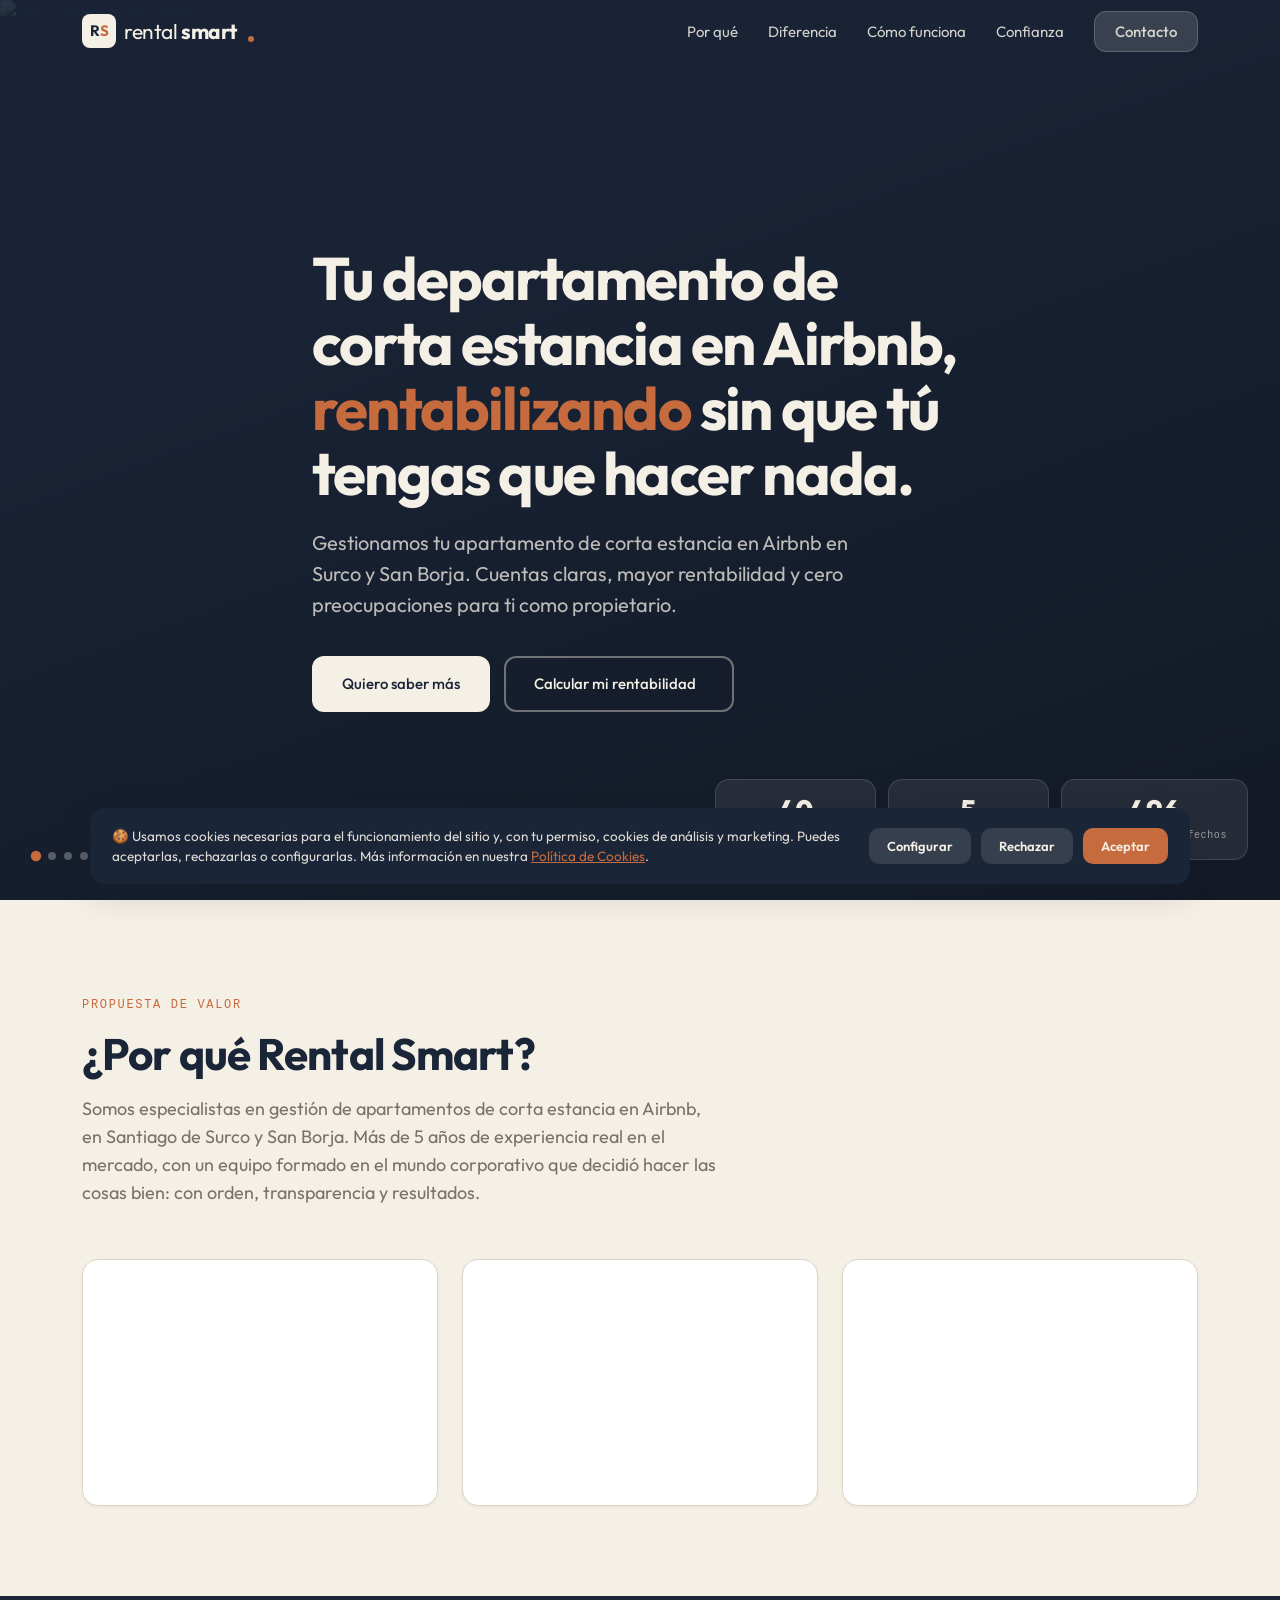
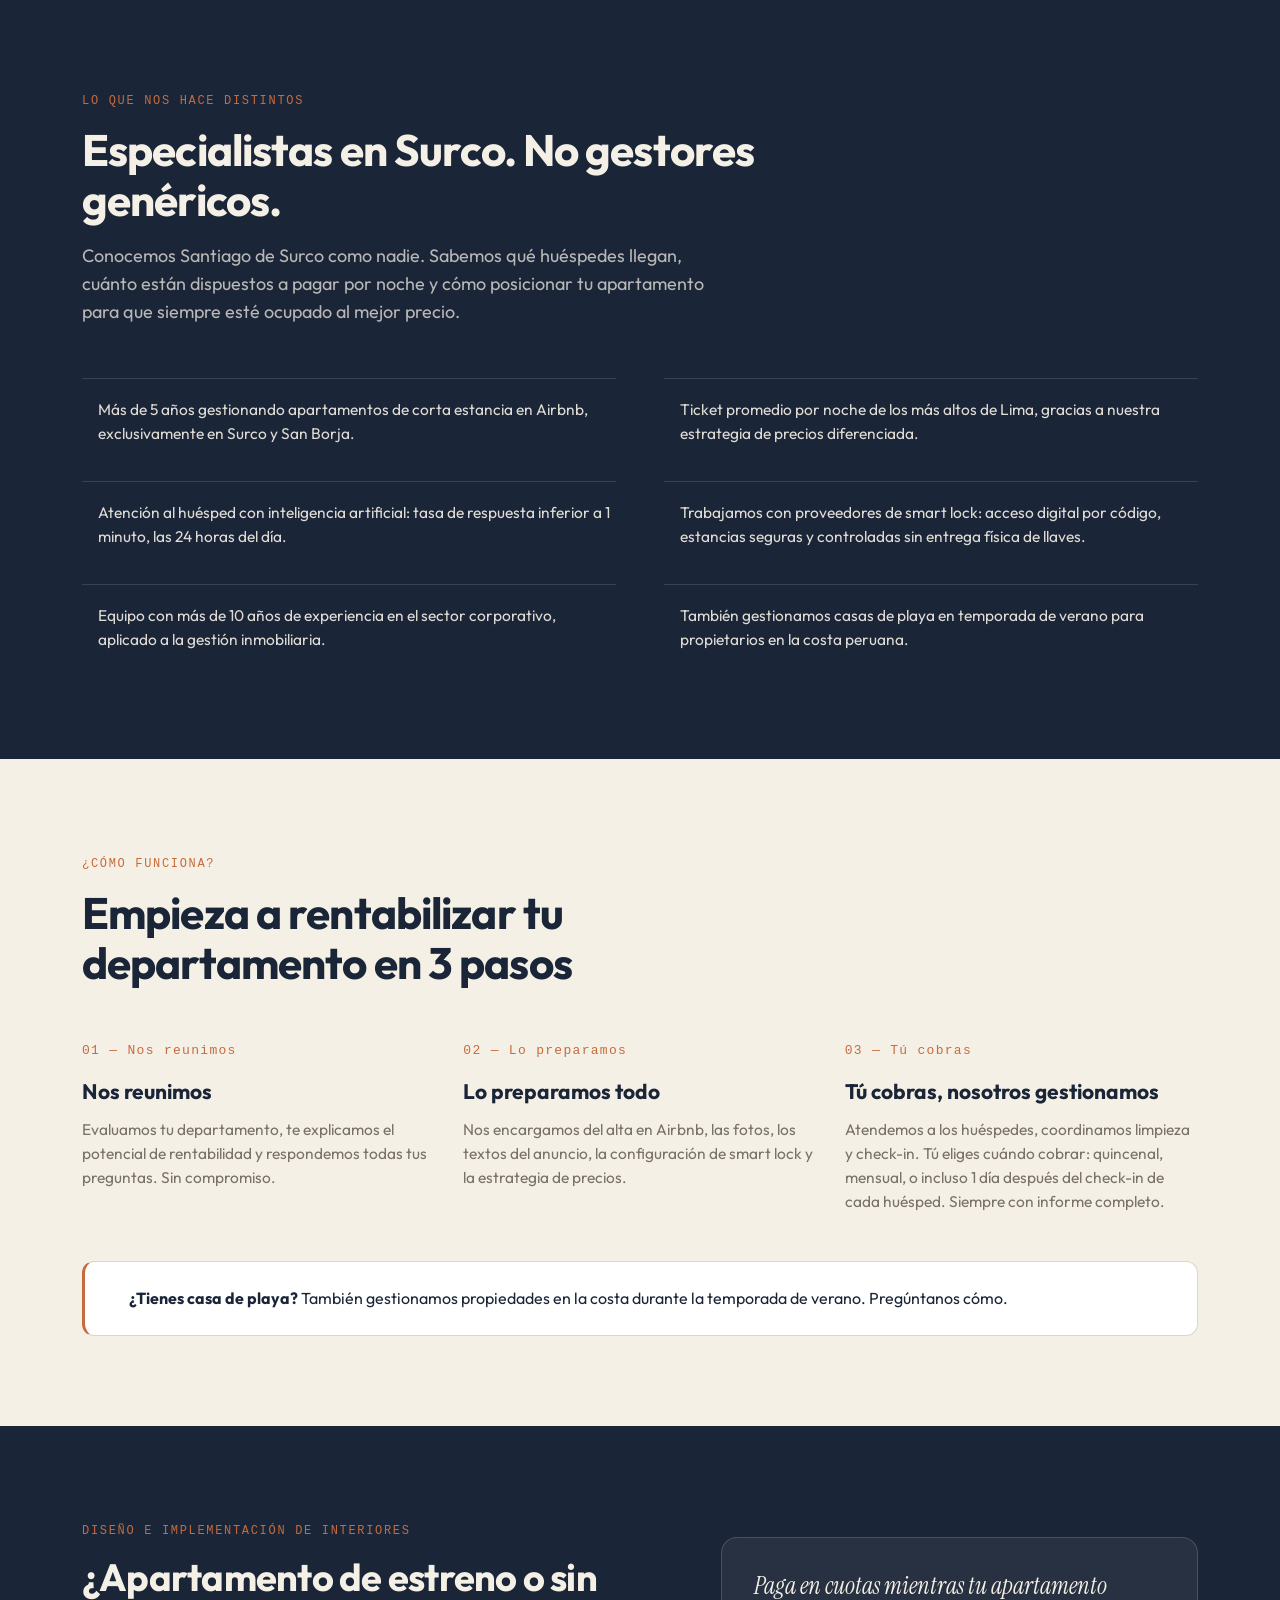
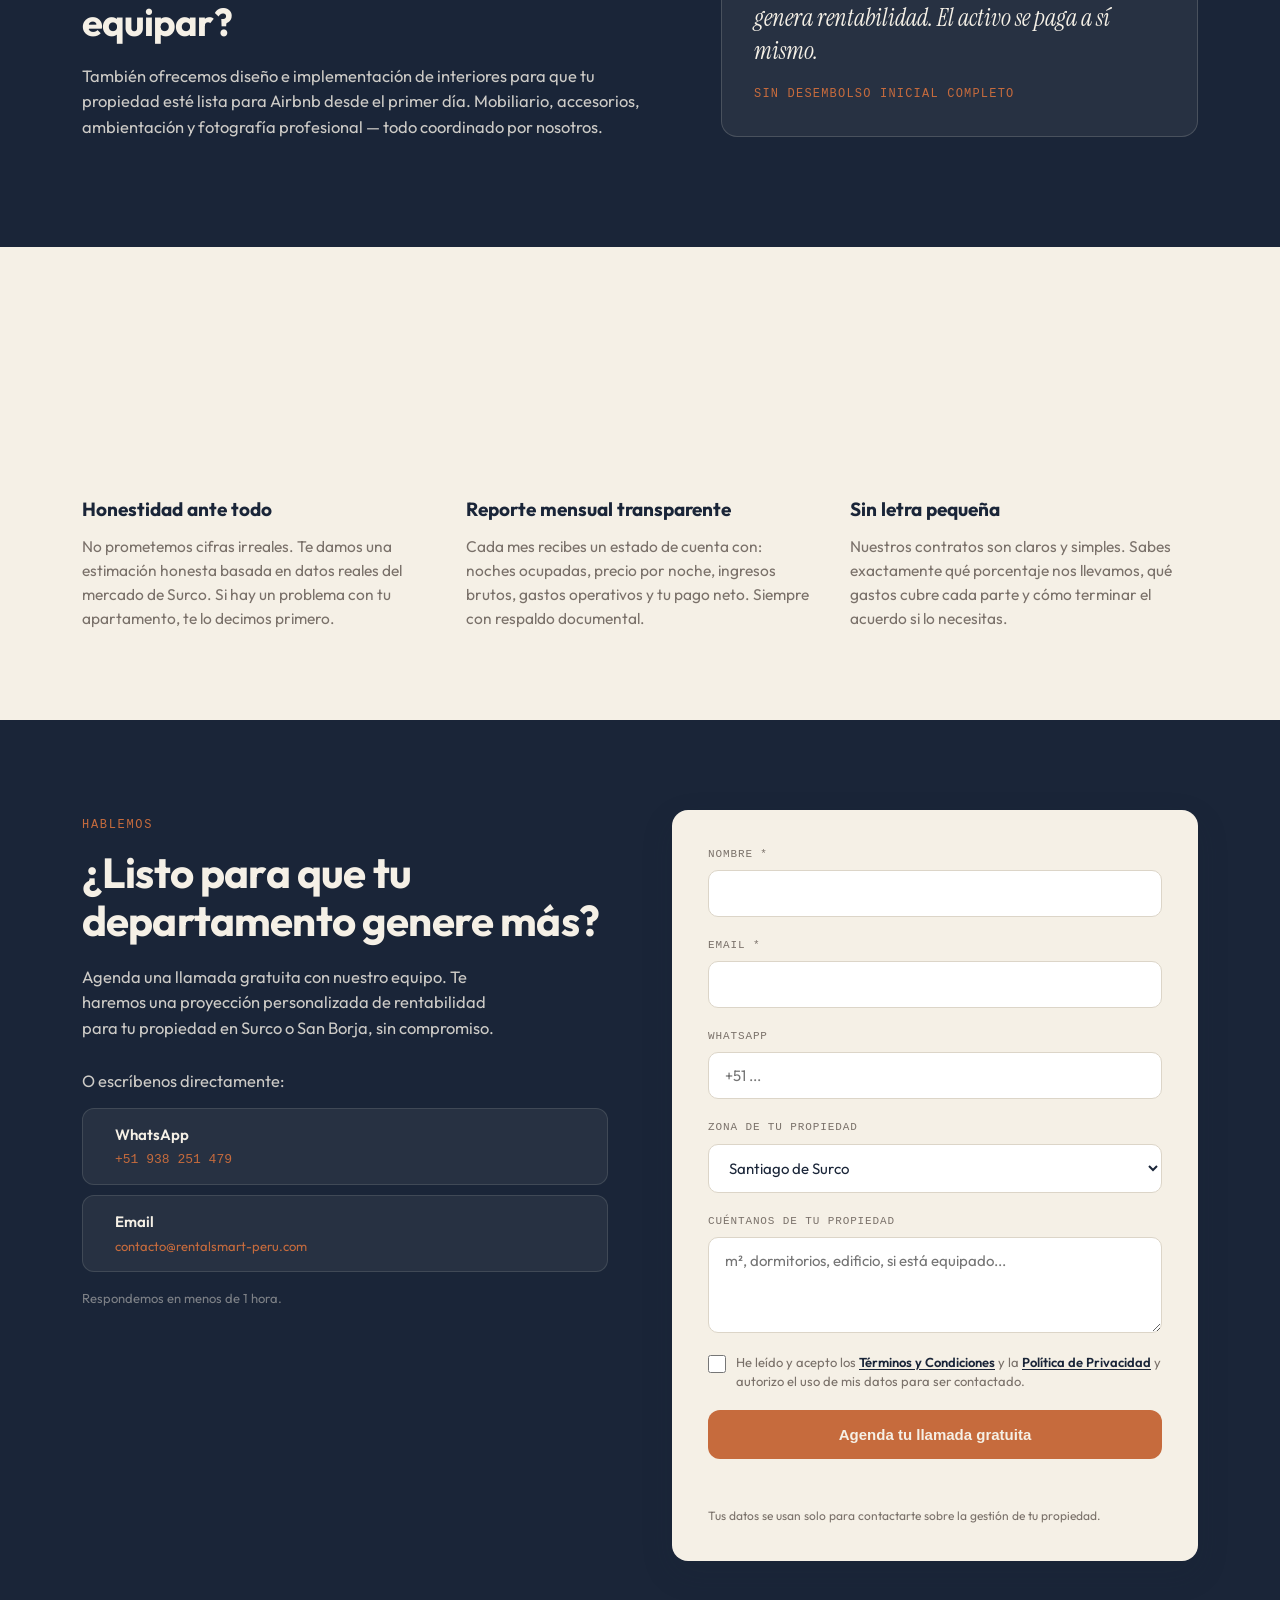
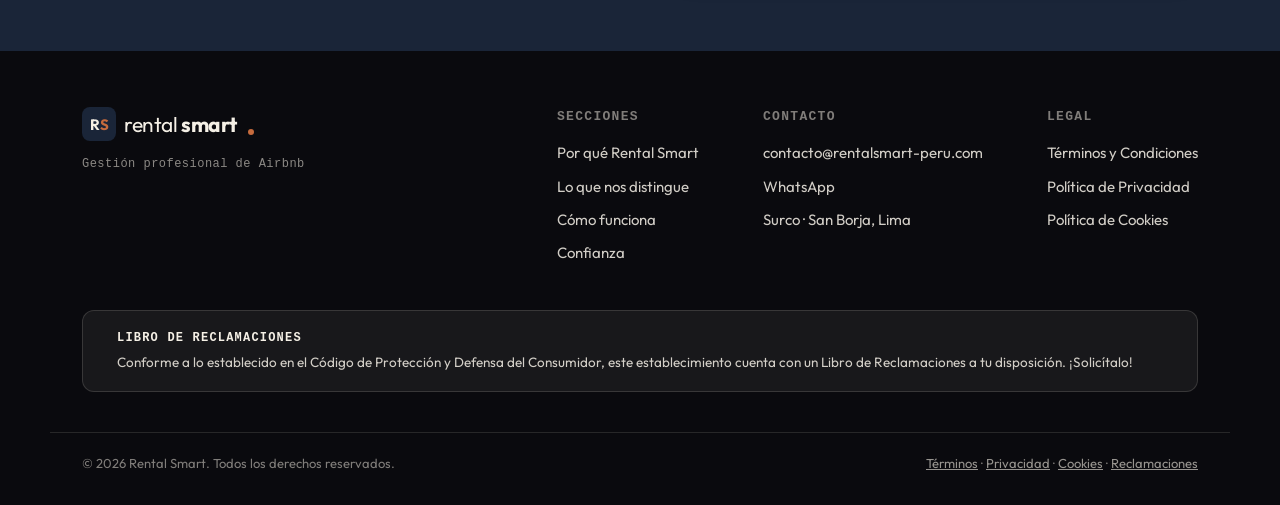
==== commit 64af2b0f: "Correo público del sitio → contacto@rentalsmart-peru.com Co-Authored-By: Claude Opus 4.8 <noreply@an" ====
--- a/index.html
+++ b/index.html
@@ -762,9 +762,9 @@
               <i class="ph ph-whatsapp-logo"></i>
               <span><strong>WhatsApp</strong><br/><span class="mono" style="font-size:13px;">+51 938 251 479</span></span>
             </a>
-            <a href="mailto:Rentalsmart.peru@gmail.com" class="contact-channel">
+            <a href="mailto:contacto@rentalsmart-peru.com" class="contact-channel">
               <i class="ph ph-envelope-simple"></i>
-              <span><strong>Email</strong><br/><span style="font-size:13px;">Rentalsmart.peru@gmail.com</span></span>
+              <span><strong>Email</strong><br/><span style="font-size:13px;">contacto@rentalsmart-peru.com</span></span>
             </a>
           </div>
           <p style="opacity:.55; font-size:13px; margin-top:16px;"><i class="ph ph-clock"></i> Respondemos en menos de 1 hora.</p>
@@ -832,7 +832,7 @@
       </div>
       <div class="footer-col">
         <h4>Contacto</h4>
-        <a href="mailto:Rentalsmart.peru@gmail.com">Rentalsmart.peru@gmail.com</a>
+        <a href="mailto:contacto@rentalsmart-peru.com">contacto@rentalsmart-peru.com</a>
         <a href="https://wa.me/51938251479" id="waFooter">WhatsApp</a>
         <span>Surco · San Borja, Lima</span>
       </div>
@@ -1048,7 +1048,7 @@
       msg.textContent = '¡Gracias! Hemos recibido tus datos. Te contactamos en menos de 1 hora.';
     } catch (err) {
       msg.className = 'form-msg err';
-      msg.innerHTML = 'No pudimos enviar el formulario. Escríbenos a <a href="mailto:Rentalsmart.peru@gmail.com" style="color:var(--terracotta)">Rentalsmart.peru@gmail.com</a>.';
+      msg.innerHTML = 'No pudimos enviar el formulario. Escríbenos a <a href="mailto:contacto@rentalsmart-peru.com" style="color:var(--terracotta)">contacto@rentalsmart-peru.com</a>.';
     } finally {
       btn.disabled = false;
       btn.textContent = originalText;
@@ -1110,7 +1110,7 @@
     <div class="modal-body">
       <p>RENTAL SMART PERU (en adelante, “la Empresa”), en cumplimiento de la Ley N° 29733 – Ley de Protección de Datos Personales y su Reglamento (D.S. N° 016-2024-JUS), informa a los usuarios de <a href="https://rentalsmart-peru.com/" target="_blank" rel="noopener">https://rentalsmart-peru.com/</a> lo siguiente:</p>
       <h4>1. Responsable del tratamiento</h4>
-      <p>Razón social: RENTAL SMART PERU · Sitio web: https://rentalsmart-peru.com/ · Correo: rentalsmart.peru@gmail.com</p>
+      <p>Razón social: RENTAL SMART PERU · Sitio web: https://rentalsmart-peru.com/ · Correo: contacto@rentalsmart-peru.com</p>
       <h4>2. Datos que recopilamos</h4>
       <p>Recopilamos los datos que usted nos proporciona voluntariamente a través de nuestros formularios: nombre y apellidos, número de teléfono y correo electrónico.</p>
       <h4>3. Finalidad del tratamiento</h4>
@@ -1129,7 +1129,7 @@
       <h4>7. Medidas de seguridad</h4>
       <p>La Empresa aplica medidas técnicas, organizativas y legales para garantizar la seguridad y confidencialidad de sus datos, evitando su alteración, pérdida, tratamiento o acceso no autorizado.</p>
       <h4>8. Derechos del titular (ARCO)</h4>
-      <p>Usted puede ejercer en cualquier momento sus derechos de acceso, rectificación, cancelación y oposición, así como los demás reconocidos por la Ley N° 29733, enviando una solicitud a rentalsmart.peru@gmail.com. También puede presentar un reclamo ante la Autoridad Nacional de Protección de Datos Personales.</p>
+      <p>Usted puede ejercer en cualquier momento sus derechos de acceso, rectificación, cancelación y oposición, así como los demás reconocidos por la Ley N° 29733, enviando una solicitud a contacto@rentalsmart-peru.com. También puede presentar un reclamo ante la Autoridad Nacional de Protección de Datos Personales.</p>
       <h4>9. Cambios</h4>
       <p>La Empresa podrá actualizar esta Política. Cualquier cambio será publicado en esta misma página.</p>
       <p style="color:var(--warm-gray);font-size:12px;margin-top:14px">Última actualización: Año 2026 · <a href="/privacidad" target="_blank" rel="noopener">Ver página completa</a></p>
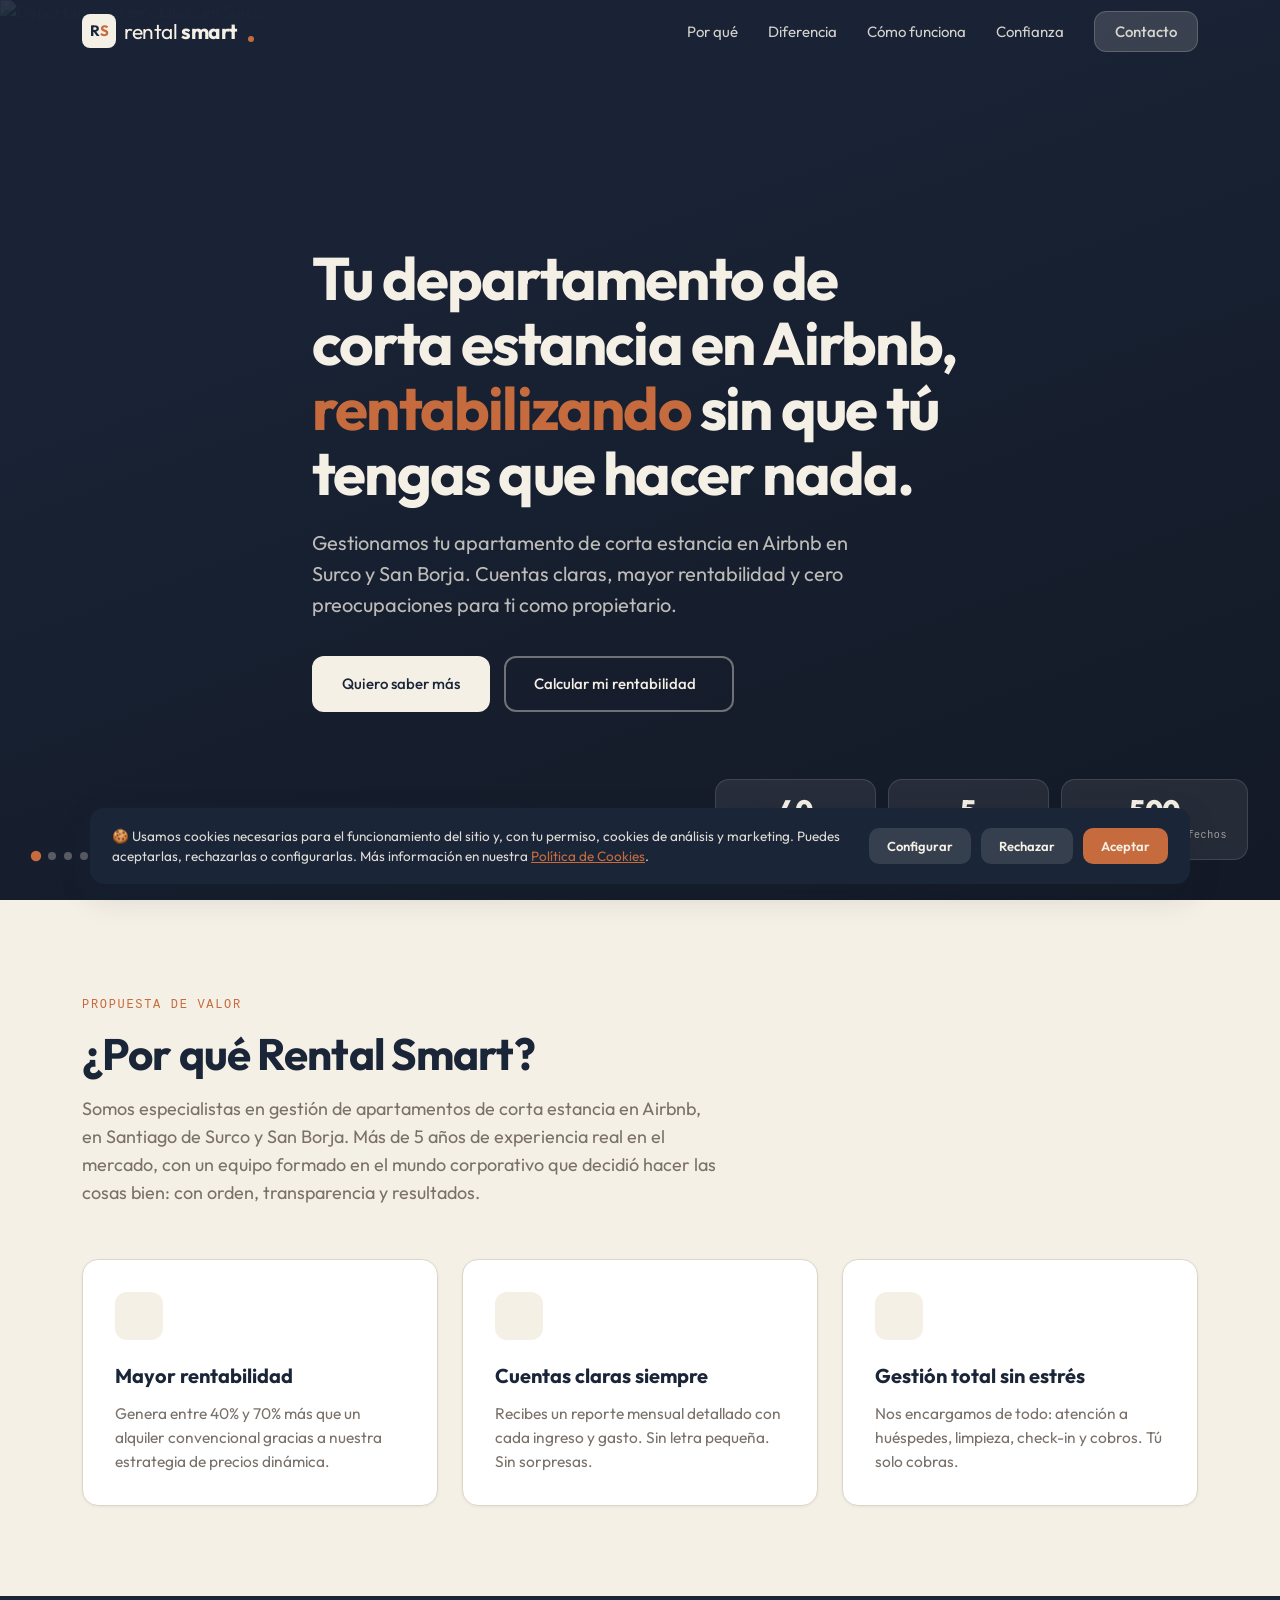
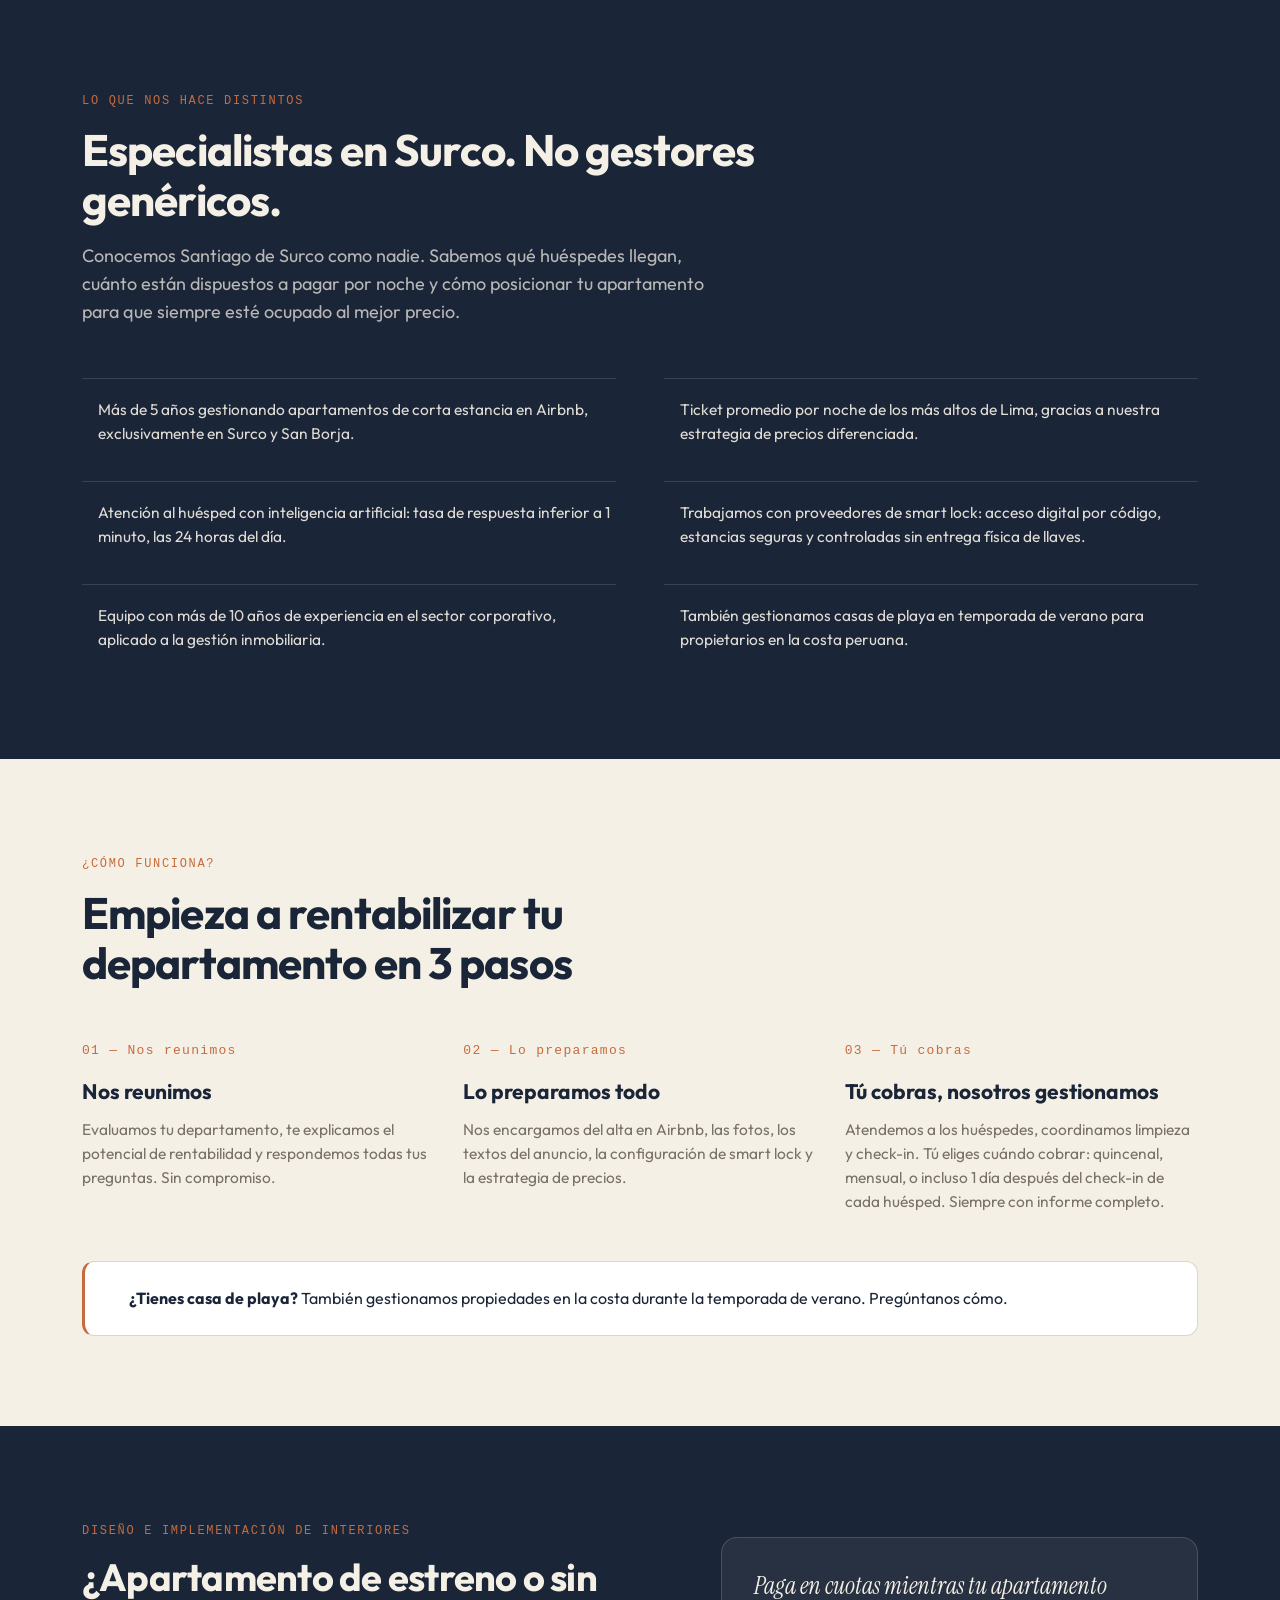
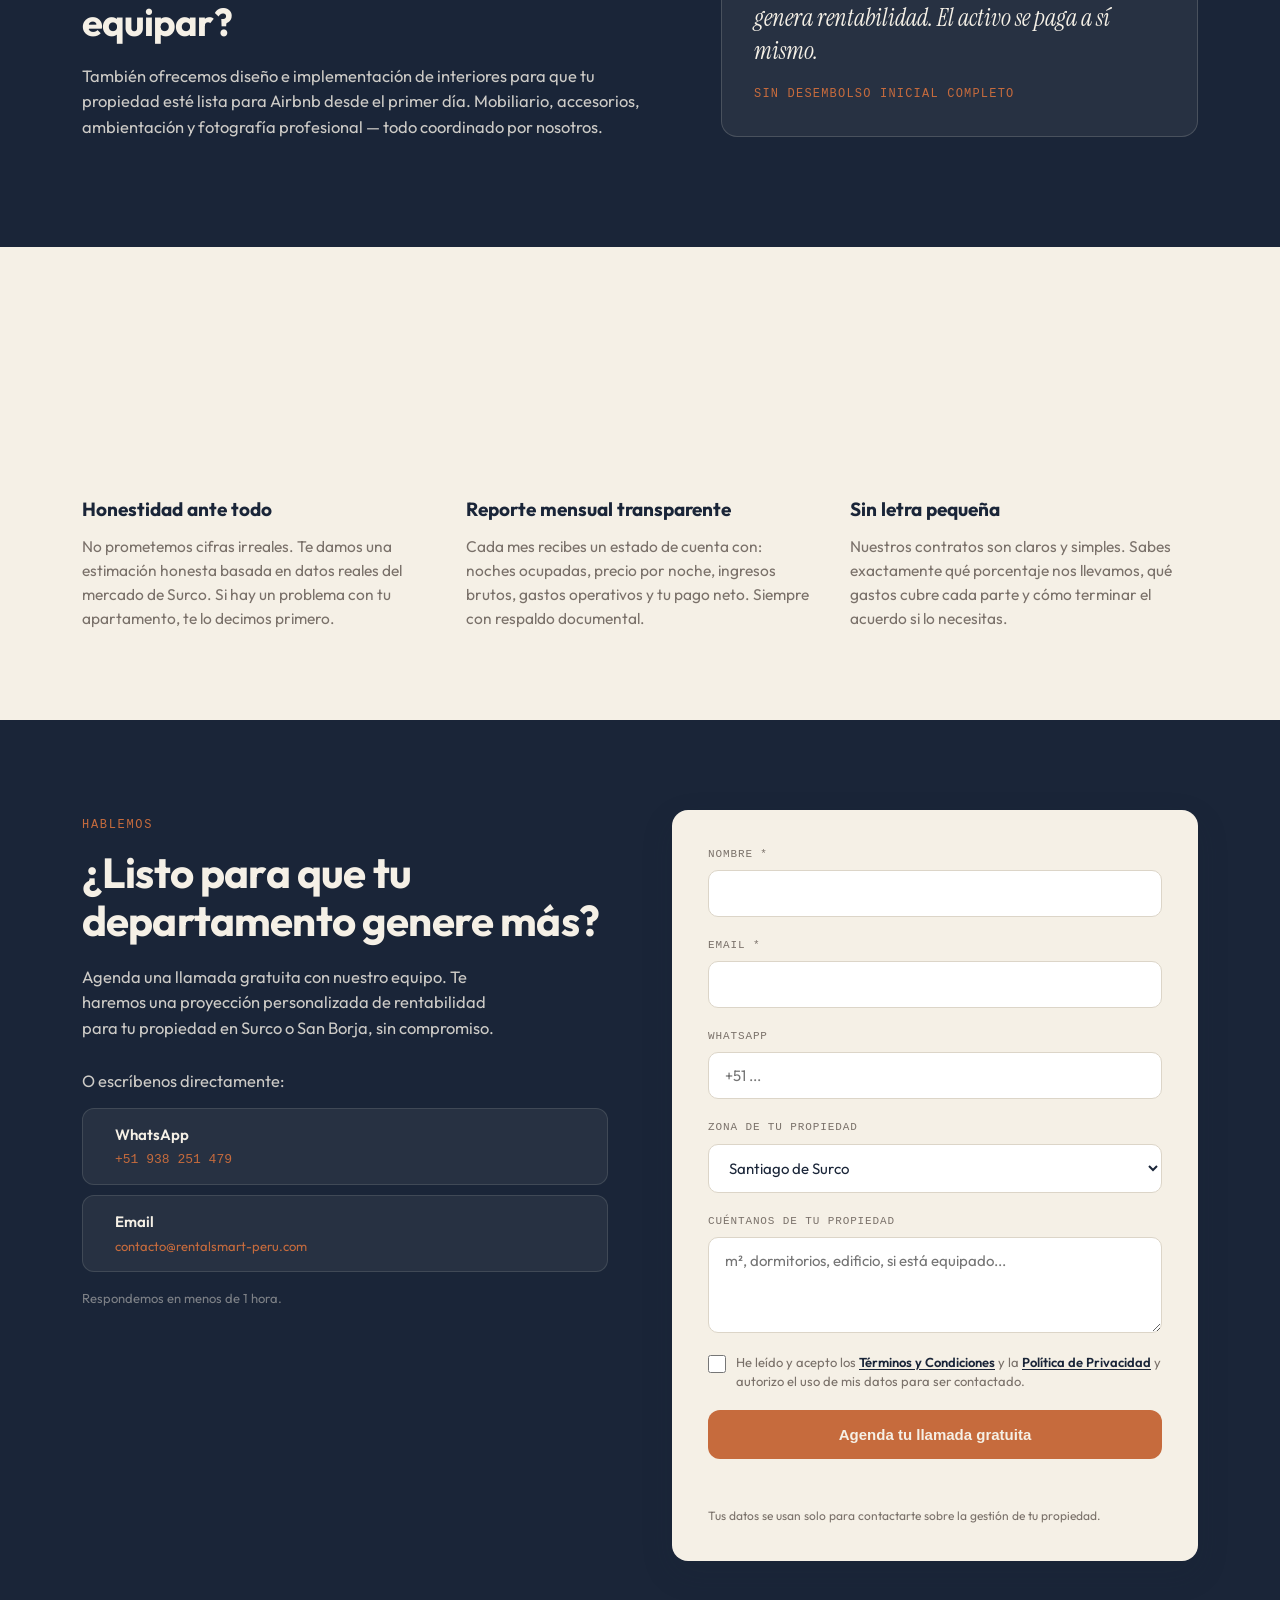
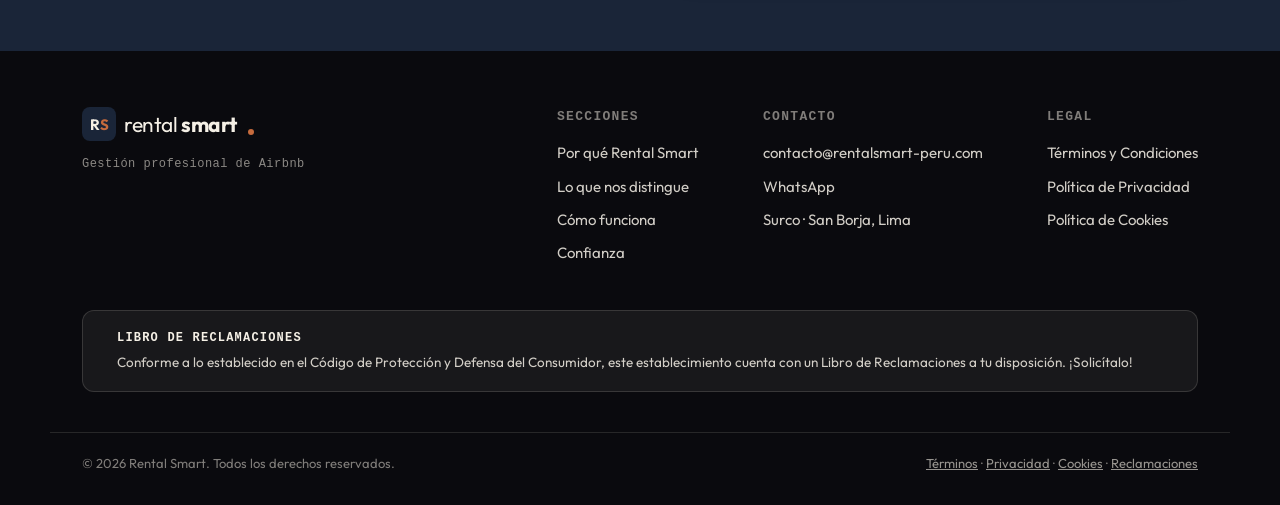
==== commit 054ab3ca: "Preloader: intro con logo (fondo midnight) al cargar la home Co-Authored-By: Claude Opus 4.8 <norepl" ====
--- a/index.html
+++ b/index.html
@@ -469,6 +469,28 @@
   .cookie-opt input { width: 16px; height: 16px; accent-color: var(--terracotta); }
   @media (max-width: 560px) { .cookie-actions { width: 100%; } .cookie-btn { flex: 1; } }
 
+  /* ====== Preloader (intro con logo) ====== */
+  #preloader { position: fixed; inset: 0; z-index: 9999; background: var(--midnight);
+    display: flex; align-items: center; justify-content: center; opacity: 1;
+    transition: opacity 0.5s var(--ease-out); }
+  #preloader.hide { opacity: 0; pointer-events: none; }
+  .pl-inner { display: flex; flex-direction: column; align-items: center; }
+  .pl-logo { display: inline-flex; align-items: center; gap: 12px;
+    opacity: 0; transform: scale(0.92);
+    animation: plReveal 0.8s var(--ease-out) 0.15s forwards; }
+  #preloader .logo-icon { width: 54px; height: 54px; border-radius: 12px;
+    background: var(--cream); color: var(--midnight); font-size: 24px; }
+  #preloader .logo-icon span { color: var(--terracotta); }
+  #preloader .logo-text { font-size: 34px; letter-spacing: -0.02em; color: var(--cream); }
+  #preloader .logo-text b { font-weight: 700; }
+  #preloader .logo-dot { width: 8px; height: 8px; margin-bottom: 8px; }
+  .pl-bar { margin-top: 24px; width: 150px; height: 2px; border-radius: 2px;
+    background: rgba(245,240,230,0.15); overflow: hidden; }
+  .pl-bar span { display: block; height: 100%; width: 100%; background: var(--terracotta);
+    transform: scaleX(0); transform-origin: left; animation: plBar 1.15s var(--ease-out) 0.2s forwards; }
+  @keyframes plReveal { to { opacity: 1; transform: scale(1); } }
+  @keyframes plBar { to { transform: scaleX(1); } }
+
   /* ====== FOOTER ====== */
   footer { background: var(--near-black); color: var(--cream); padding: 56px 0 32px; }
   .footer-inner { display: flex; justify-content: space-between; gap: 40px; flex-wrap: wrap; }
@@ -555,6 +577,36 @@
 </style>
 </head>
 <body>
+
+<!-- ====== PRELOADER (intro con logo) ====== -->
+<div id="preloader" aria-hidden="true">
+  <div class="pl-inner">
+    <div class="pl-logo">
+      <span class="logo-icon">R<span>S</span></span>
+      <span class="logo-text">rental <b>smart</b></span>
+      <span class="logo-dot"></span>
+    </div>
+    <div class="pl-bar"><span></span></div>
+  </div>
+</div>
+<script>
+  (function () {
+    var pl = document.getElementById('preloader');
+    if (!pl) return;
+    var reduce = window.matchMedia && window.matchMedia('(prefers-reduced-motion: reduce)').matches;
+    document.documentElement.style.overflow = 'hidden';
+    var hidden = false;
+    function hide() {
+      if (hidden) return; hidden = true;
+      pl.classList.add('hide');
+      document.documentElement.style.overflow = '';
+      setTimeout(function () { if (pl && pl.parentNode) pl.parentNode.removeChild(pl); }, 600);
+    }
+    setTimeout(hide, reduce ? 300 : 1300);          // tiempo del intro
+    window.addEventListener('load', function () { setTimeout(hide, reduce ? 100 : 700); });
+    setTimeout(hide, 4000);                          // failsafe: nunca dejar la web tapada
+  })();
+</script>
 
 <!-- ====== NAV ====== -->
 <nav id="mainNav">
